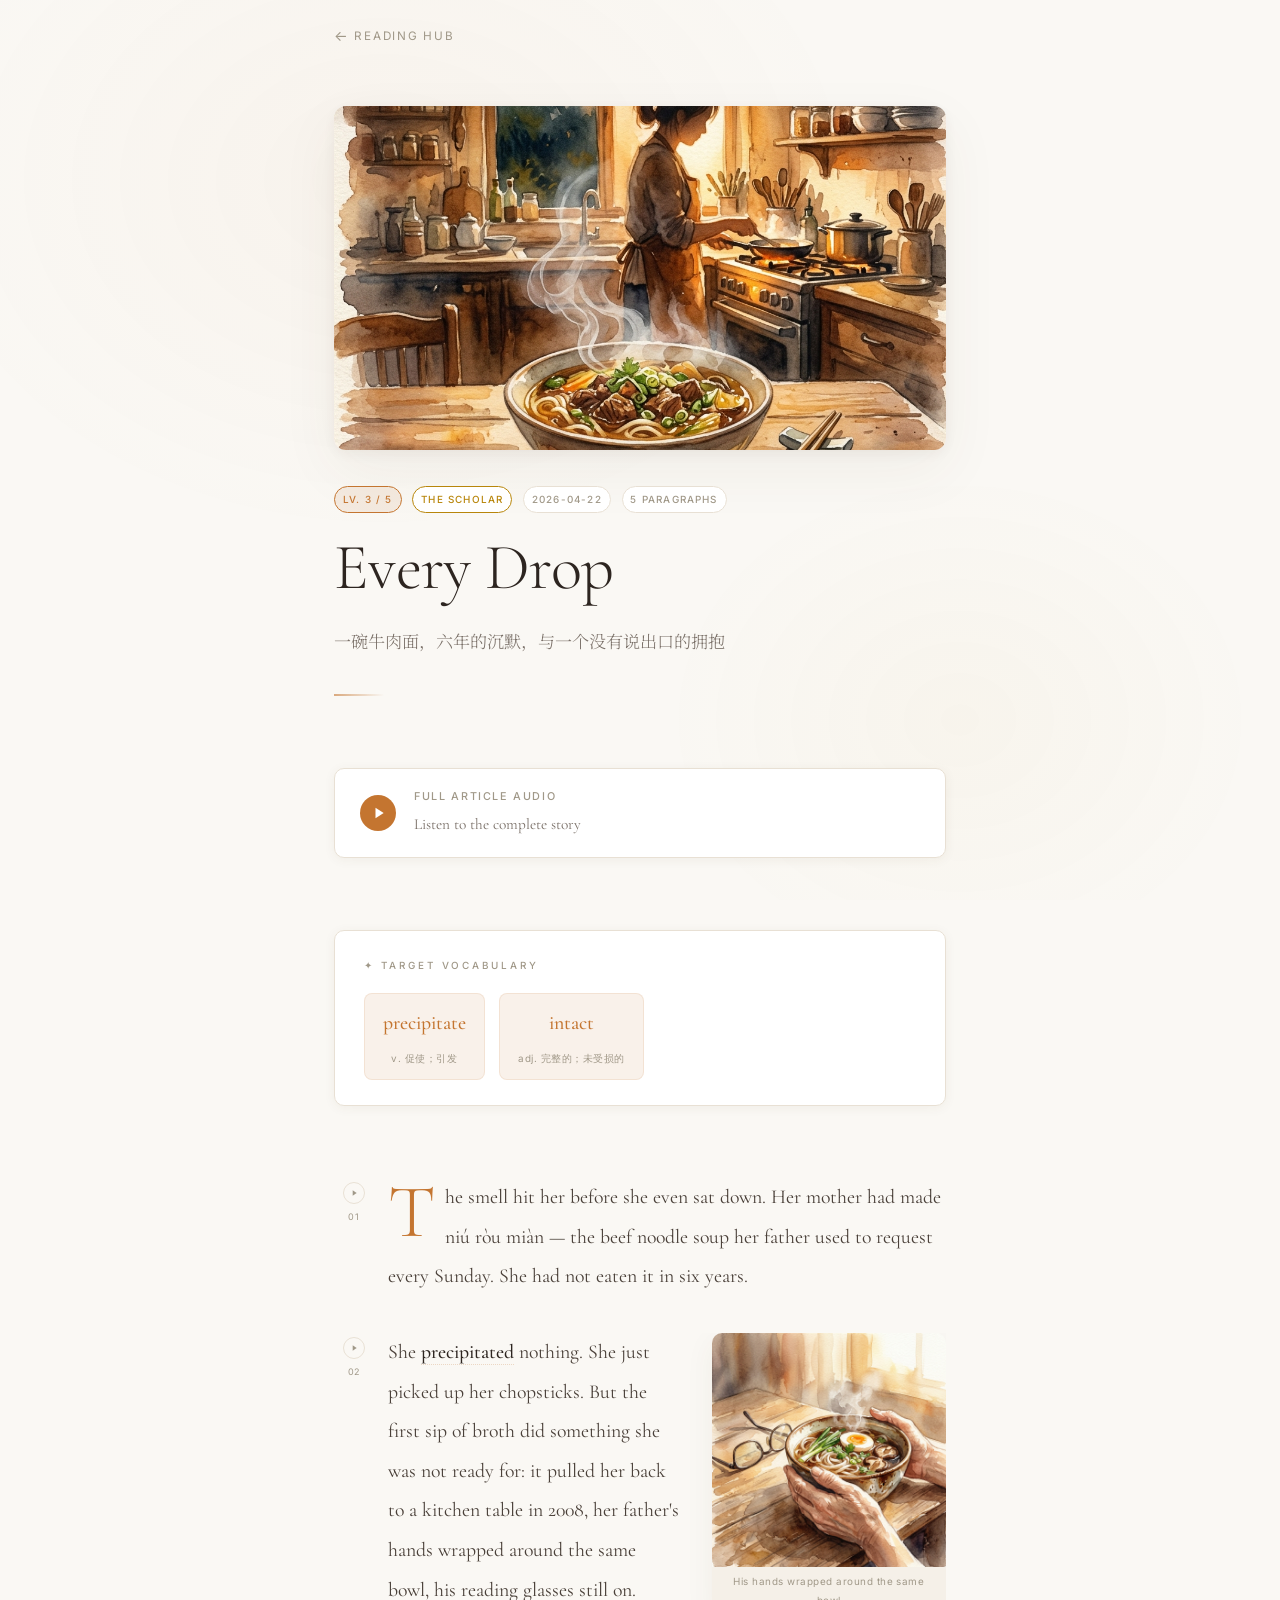
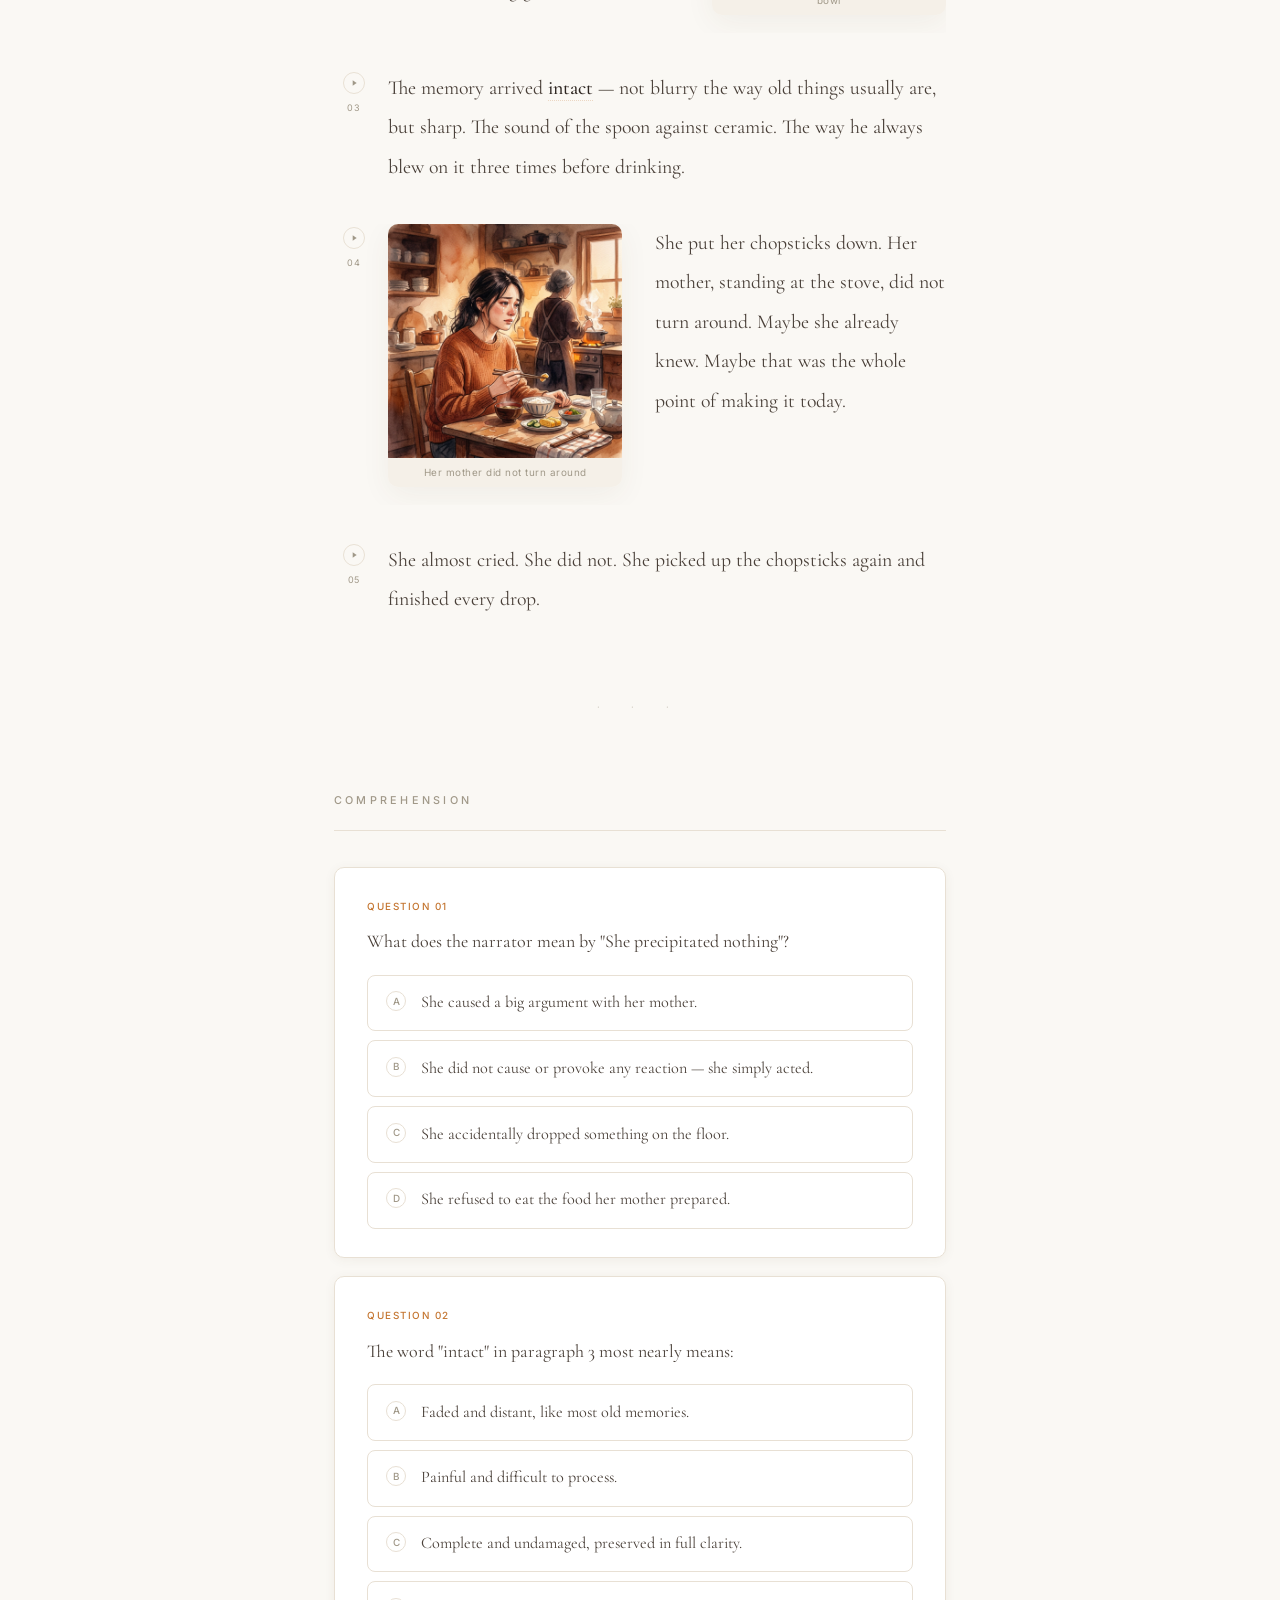
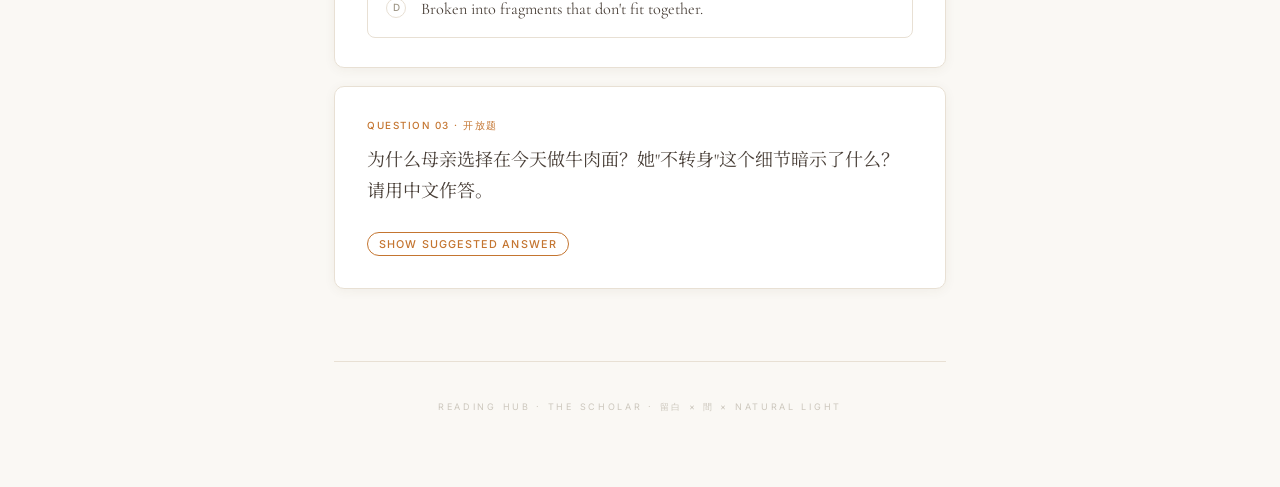
==== articles/2026-04-22-beef-noodle-soup/index.html @ 695053de "add: Every Drop — 一碗牛肉面的记忆与亲情 (beef noodle soup literary piece)" ====
<!DOCTYPE html>
<html lang="en">
<head>
<meta charset="UTF-8">
<meta name="viewport" content="width=device-width, initial-scale=1.0">
<title>Every Drop — 沉浸式阅读 | Reading Hub</title>
<meta name="description" content="A bowl of beef noodle soup becomes a vessel of memory — an immersive English reading experience about food, family, and the things we carry.">
<link rel="preconnect" href="https://fonts.googleapis.com">
<link rel="preconnect" href="https://fonts.gstatic.com" crossorigin>
<link href="https://fonts.googleapis.com/css2?family=Cormorant+Garamond:ital,wght@0,300;0,400;0,500;0,600;1,300;1,400&family=Inter:wght@300;400;500&family=Noto+Serif+SC:wght@300;400;600&display=swap" rel="stylesheet">
<style>
/* ═══════════════════════════════════════════
   The Scholar — 经典文学风
   温润 · 沉淀 · 慢阅读
   ═══════════════════════════════════════════ */

*,*::before,*::after{ margin:0; padding:0; box-sizing:border-box; }

:root{
  /* — Parchment Palette — */
  --bg:        #faf8f4;
  --bg-warm:   #f5f0e8;
  --surface:   #ffffff;
  --text:      #4a4039;
  --text-light:#7a7068;
  --text-faint:#a09888;
  --heading:   #2d2520;
  --amber:     #c47530;
  --amber-soft:rgba(196,117,48,0.10);
  --amber-glow:rgba(196,117,48,0.25);
  --gold:      #b8860b;
  --cream:     #f0e6d4;
  --border:    #e8e0d4;
  --shadow:    rgba(80,60,40,0.06);

  /* — Spacing — */
  --breath:    clamp(3rem, 8vh, 6rem);
  --pause:     clamp(1.5rem, 4vh, 3rem);
  --whisper:   clamp(0.8rem, 2vh, 1.2rem);
}

html{
  font-size: 18px;
  scroll-behavior: smooth;
  -webkit-font-smoothing: antialiased;
  -moz-osx-font-smoothing: grayscale;
}

body{
  background: var(--bg);
  color: var(--text);
  font-family: 'Cormorant Garamond', 'Noto Serif SC', Georgia, serif;
  line-height: 1.9;
  min-height: 100vh;
  overflow-x: hidden;
}

/* ═══ Ambient Background ═══ */
body::before{
  content: '';
  position: fixed;
  inset: 0;
  background:
    radial-gradient(ellipse 800px 600px at 30% 20%, rgba(196,117,48,0.04) 0%, transparent 60%),
    radial-gradient(ellipse 600px 500px at 75% 80%, rgba(184,134,11,0.03) 0%, transparent 50%);
  z-index: -1;
  pointer-events: none;
}

/* ═══ Page Container ═══ */
.page{
  max-width: 720px;
  margin: 0 auto;
  padding: 0 clamp(1.5rem, 5vw, 3rem);
}

/* ═══ Back Navigation ═══ */
.back-nav{
  padding: var(--whisper) 0;
  margin-bottom: var(--pause);
}

.back-nav a{
  font-family: 'Inter', sans-serif;
  font-size: 0.65rem;
  font-weight: 400;
  letter-spacing: 0.15em;
  text-transform: uppercase;
  color: var(--text-faint);
  text-decoration: none;
  transition: color 0.3s ease;
  display: inline-flex;
  align-items: center;
  gap: 0.4em;
}

.back-nav a:hover{ color: var(--amber); }
.back-nav a::before{ content: '←'; font-size: 0.8rem; }

/* ═══ Hero Section ═══ */
.hero{
  margin-bottom: var(--breath);
  position: relative;
}

.hero__image-wrap{
  width: 100%;
  border-radius: 12px;
  overflow: hidden;
  margin-bottom: var(--pause);
  box-shadow: 0 20px 60px var(--shadow), 0 4px 16px var(--shadow);
}

.hero__image{
  width: 100%;
  display: block;
  aspect-ratio: 16/9;
  object-fit: cover;
}

/* — Metadata Badges — */
.meta-badges{
  display: flex;
  flex-wrap: wrap;
  gap: 0.6rem;
  margin-bottom: var(--whisper);
}

.badge{
  font-family: 'Inter', sans-serif;
  font-size: 0.55rem;
  font-weight: 500;
  letter-spacing: 0.12em;
  text-transform: uppercase;
  padding: 0.3em 0.8em;
  border-radius: 20px;
  border: 1px solid var(--border);
  color: var(--text-faint);
  background: var(--surface);
}

.badge--level{
  border-color: var(--amber);
  color: var(--amber);
  background: var(--amber-soft);
}

.badge--style{
  border-color: var(--gold);
  color: var(--gold);
}

/* — Title — */
.hero__title{
  font-family: 'Cormorant Garamond', serif;
  font-size: clamp(2.4rem, 6vw, 3.6rem);
  font-weight: 300;
  color: var(--heading);
  line-height: 1.15;
  margin-bottom: 0.3em;
  letter-spacing: -0.01em;
}

.hero__subtitle{
  font-family: 'Noto Serif SC', serif;
  font-size: 0.95rem;
  font-weight: 300;
  color: var(--text-light);
  margin-bottom: var(--pause);
}

.hero__divider{
  display: block;
  width: 50px;
  height: 2px;
  background: linear-gradient(90deg, var(--amber), transparent);
  opacity: 0.6;
}

/* ═══ Full Audio Player ═══ */
.full-audio{
  background: var(--surface);
  border: 1px solid var(--border);
  border-radius: 10px;
  padding: 1rem 1.4rem;
  margin-bottom: var(--breath);
  display: flex;
  align-items: center;
  gap: 1rem;
  box-shadow: 0 2px 12px var(--shadow);
}

.full-audio__icon{
  width: 36px;
  height: 36px;
  border-radius: 50%;
  background: var(--amber);
  display: flex;
  align-items: center;
  justify-content: center;
  cursor: pointer;
  transition: transform 0.2s ease, box-shadow 0.2s ease;
  flex-shrink: 0;
}

.full-audio__icon:hover{
  transform: scale(1.05);
  box-shadow: 0 4px 16px var(--amber-glow);
}

.full-audio__icon svg{
  width: 14px;
  height: 14px;
  fill: white;
  margin-left: 2px;
}

.full-audio__icon .pause-icon{ display: none; margin-left: 0; }
.full-audio__icon.playing .play-icon{ display: none; }
.full-audio__icon.playing .pause-icon{ display: block; }

.full-audio__info{
  display: flex;
  flex-direction: column;
  gap: 0.15rem;
}

.full-audio__label{
  font-family: 'Inter', sans-serif;
  font-size: 0.6rem;
  font-weight: 500;
  letter-spacing: 0.15em;
  text-transform: uppercase;
  color: var(--text-faint);
}

.full-audio__title{
  font-size: 0.85rem;
  color: var(--text-light);
}

/* ═══ Vocab Star Chart ═══ */
.vocab-chart{
  background: var(--surface);
  border: 1px solid var(--border);
  border-radius: 10px;
  padding: 1.4rem 1.6rem;
  margin-bottom: var(--breath);
  box-shadow: 0 2px 12px var(--shadow);
}

.vocab-chart__header{
  font-family: 'Inter', sans-serif;
  font-size: 0.55rem;
  font-weight: 500;
  letter-spacing: 0.3em;
  text-transform: uppercase;
  color: var(--text-faint);
  margin-bottom: 1rem;
}

.vocab-chart__list{
  display: flex;
  flex-wrap: wrap;
  gap: 0.8rem;
  list-style: none;
}

.vocab-star{
  display: flex;
  flex-direction: column;
  align-items: center;
  gap: 0.4rem;
  padding: 0.6rem 1rem;
  border-radius: 8px;
  background: var(--amber-soft);
  border: 1px solid rgba(196,117,48,0.12);
  cursor: default;
  transition: transform 0.2s ease, box-shadow 0.2s ease;
}

.vocab-star:hover{
  transform: translateY(-2px);
  box-shadow: 0 4px 12px var(--amber-glow);
}

.vocab-star__word{
  font-family: 'Cormorant Garamond', serif;
  font-size: 1.1rem;
  font-weight: 500;
  color: var(--amber);
}

.vocab-star__hint{
  font-family: 'Inter', sans-serif;
  font-size: 0.55rem;
  color: var(--text-faint);
  letter-spacing: 0.05em;
}

/* ═══ Article Body ═══ */
.article{
  margin-bottom: var(--breath);
}

/* — Paragraph with number — */
.para{
  position: relative;
  margin-bottom: var(--pause);
  padding-left: 3rem;
  clear: both;
  overflow: hidden;
}

.para::after{
  content: '';
  display: block;
  clear: both;
}

.para__num{
  position: absolute;
  left: 0;
  top: 0.35em;
  font-family: 'Inter', sans-serif;
  font-size: 0.6rem;
  font-weight: 400;
  color: var(--text-faint);
  letter-spacing: 0.05em;
  width: 2.2rem;
  text-align: right;
  user-select: none;
}

/* — Ghost Audio Button — */
.ghost-audio{
  position: absolute;
  left: 0;
  top: 0.2em;
  width: 2.2rem;
  display: flex;
  flex-direction: column;
  align-items: center;
  gap: 0.25rem;
}

.ghost-audio__btn{
  width: 22px;
  height: 22px;
  border: 1.5px solid var(--border);
  border-radius: 50%;
  background: transparent;
  cursor: pointer;
  display: flex;
  align-items: center;
  justify-content: center;
  transition: all 0.3s ease;
  padding: 0;
}

.ghost-audio__btn:hover{
  border-color: var(--amber);
  background: var(--amber-soft);
}

.ghost-audio__btn svg{
  width: 8px;
  height: 8px;
  fill: var(--text-faint);
  margin-left: 1px;
  transition: fill 0.3s ease;
}

.ghost-audio__btn:hover svg{ fill: var(--amber); }

.ghost-audio__btn .pause-icon{ display: none; margin-left: 0; }
.ghost-audio__btn.playing .play-icon{ display: none; }
.ghost-audio__btn.playing .pause-icon{ display: block; }
.ghost-audio__btn.playing{
  border-color: var(--amber);
  background: var(--amber-soft);
}
.ghost-audio__btn.playing svg{ fill: var(--amber); }

.ghost-audio__num{
  font-family: 'Inter', sans-serif;
  font-size: 0.5rem;
  color: var(--text-faint);
  letter-spacing: 0.05em;
}

/* — Paragraph text glow when playing — */
.para.playing .para__text{
  color: var(--heading);
  transition: color 0.4s ease;
}

.para.playing::before{
  content: '';
  position: absolute;
  left: 2.4rem;
  top: 0;
  bottom: 0;
  width: 2px;
  background: linear-gradient(180deg, var(--amber), transparent);
  opacity: 0.4;
  animation: pulseGlow 2s ease-in-out infinite;
}

@keyframes pulseGlow{
  0%, 100%{ opacity: 0.3; }
  50%{ opacity: 0.6; }
}

.para__text{
  font-size: 1.1rem;
  line-height: 2;
  color: var(--text);
  transition: color 0.4s ease;
}

/* — Drop Cap (first paragraph) — */
.para--first .para__text::first-letter{
  font-family: 'Cormorant Garamond', serif;
  font-size: 3.8em;
  float: left;
  line-height: 0.8;
  margin: 0.05em 0.12em 0 0;
  color: var(--amber);
  font-weight: 300;
}

/* ═══ Vocab Highlight (Immersive Tooltip) ═══ */
.vocab-highlight{
  font-weight: 500;
  color: var(--heading);
  border-bottom: 1.5px dotted var(--amber-glow);
  cursor: help;
  position: relative;
  transition: color 0.3s ease, border-color 0.3s ease;
  text-decoration: none;
}

.vocab-highlight:hover{
  color: var(--amber);
  border-bottom-color: var(--amber);
}

.vocab-highlight::after{
  content: attr(data-meaning);
  position: absolute;
  bottom: calc(100% + 8px);
  left: 50%;
  transform: translateX(-50%) translateY(6px);
  background: var(--heading);
  color: var(--cream);
  font-family: 'Inter', 'Noto Serif SC', sans-serif;
  font-size: 0.65rem;
  font-weight: 400;
  line-height: 1.5;
  padding: 0.5em 0.9em;
  border-radius: 6px;
  white-space: nowrap;
  pointer-events: none;
  opacity: 0;
  transition: opacity 0.3s ease, transform 0.3s ease;
  z-index: 100;
  box-shadow: 0 4px 20px rgba(0,0,0,0.12);
}

.vocab-highlight:hover::after{
  opacity: 1;
  transform: translateX(-50%) translateY(0);
}

/* ═══ Illustrations (Float) ═══ */
.illus{
  border-radius: 10px;
  overflow: hidden;
  box-shadow: 0 8px 30px var(--shadow);
  margin-bottom: 1rem;
}

.illus--right{
  float: right;
  width: 42%;
  margin-left: 1.8rem;
  margin-bottom: 1rem;
}

.illus--left{
  float: left;
  width: 42%;
  margin-right: 1.8rem;
  margin-bottom: 1rem;
}

.illus img{
  width: 100%;
  display: block;
}

.illus__cap{
  font-family: 'Inter', sans-serif;
  font-size: 0.55rem;
  font-weight: 400;
  color: var(--text-faint);
  letter-spacing: 0.05em;
  padding: 0.5em 0.8em;
  background: var(--bg-warm);
  text-align: center;
}

@media(max-width:600px){
  .illus{ width: 100% !important; float: none !important; margin-left: 0 !important; margin-right: 0 !important; }
}

/* ═══ Section Divider ═══ */
.divider{
  text-align: center;
  margin: var(--breath) 0;
  color: var(--text-faint);
  font-size: 0.8rem;
  letter-spacing: 1em;
  opacity: 0.5;
  user-select: none;
}

/* ═══ Comprehension Questions ═══ */
.questions{
  margin-bottom: var(--breath);
}

.questions__header{
  font-family: 'Inter', sans-serif;
  font-size: 0.6rem;
  font-weight: 500;
  letter-spacing: 0.3em;
  text-transform: uppercase;
  color: var(--text-faint);
  margin-bottom: var(--pause);
  padding-bottom: var(--whisper);
  border-bottom: 1px solid var(--border);
}

.question{
  background: var(--surface);
  border: 1px solid var(--border);
  border-radius: 10px;
  padding: 1.6rem 1.8rem;
  margin-bottom: 1rem;
  box-shadow: 0 2px 12px var(--shadow);
}

.question__num{
  font-family: 'Inter', sans-serif;
  font-size: 0.55rem;
  font-weight: 500;
  letter-spacing: 0.15em;
  text-transform: uppercase;
  color: var(--amber);
  margin-bottom: 0.6rem;
}

.question__text{
  font-size: 1rem;
  line-height: 1.7;
  color: var(--text);
  margin-bottom: 1rem;
}

/* — Multiple Choice — */
.choices{
  list-style: none;
  display: flex;
  flex-direction: column;
  gap: 0.5rem;
}

.choice{
  display: flex;
  align-items: flex-start;
  gap: 0.8rem;
  padding: 0.8rem 1rem;
  border-radius: 8px;
  border: 1px solid var(--border);
  cursor: pointer;
  transition: all 0.3s ease;
  background: transparent;
}

.choice:hover{
  border-color: var(--amber);
  background: var(--amber-soft);
}

.choice.selected{
  border-color: var(--amber);
  background: var(--amber-soft);
}

.choice.correct{
  border-color: #4caf50;
  background: rgba(76,175,80,0.08);
}

.choice.incorrect{
  border-color: #e57373;
  background: rgba(229,115,115,0.08);
}

.choice__marker{
  width: 20px;
  height: 20px;
  border-radius: 50%;
  border: 1.5px solid var(--border);
  display: flex;
  align-items: center;
  justify-content: center;
  flex-shrink: 0;
  margin-top: 0.1em;
  font-family: 'Inter', sans-serif;
  font-size: 0.55rem;
  font-weight: 500;
  color: var(--text-faint);
  transition: all 0.3s ease;
}

.choice.selected .choice__marker{
  border-color: var(--amber);
  background: var(--amber);
  color: white;
}

.choice.correct .choice__marker{
  border-color: #4caf50;
  background: #4caf50;
  color: white;
}

.choice.incorrect .choice__marker{
  border-color: #e57373;
  background: #e57373;
  color: white;
}

.choice__text{
  font-size: 0.9rem;
  line-height: 1.6;
  color: var(--text);
}

/* — Open Answer — */
.open-answer{
  margin-top: 0.8rem;
}

.open-answer__toggle{
  font-family: 'Inter', sans-serif;
  font-size: 0.6rem;
  font-weight: 500;
  letter-spacing: 0.1em;
  text-transform: uppercase;
  color: var(--amber);
  background: none;
  border: 1px solid var(--amber);
  border-radius: 20px;
  padding: 0.4em 1em;
  cursor: pointer;
  transition: all 0.3s ease;
}

.open-answer__toggle:hover{
  background: var(--amber);
  color: white;
}

.open-answer__content{
  display: none;
  margin-top: 0.8rem;
  padding: 1rem;
  background: var(--bg-warm);
  border-radius: 8px;
  font-size: 0.85rem;
  line-height: 1.7;
  color: var(--text-light);
}

.open-answer__content.show{
  display: block;
  animation: fadeSlideUp 0.4s ease;
}

/* ═══ Footer ═══ */
.page-footer{
  text-align: center;
  padding: var(--pause) 0 var(--breath);
  border-top: 1px solid var(--border);
}

.page-footer__text{
  font-family: 'Inter', sans-serif;
  font-size: 0.5rem;
  font-weight: 400;
  letter-spacing: 0.3em;
  text-transform: uppercase;
  color: var(--text-faint);
  opacity: 0.5;
}

/* ═══ Scroll Reveal ═══ */
.reveal{
  opacity: 0;
  transform: translateY(12px);
  transition: opacity 0.8s ease, transform 0.8s cubic-bezier(0.2, 0.8, 0.2, 1);
}

.reveal.visible{
  opacity: 1;
  transform: translateY(0);
}

/* ═══ Keyframes ═══ */
@keyframes fadeSlideUp{
  from{ opacity:0; transform:translateY(8px); }
  to{ opacity:1; transform:translateY(0); }
}

/* ═══ Responsive ═══ */
@media(max-width: 600px){
  html{ font-size: 16px; }
  .para{ padding-left: 2.4rem; }
  .ghost-audio{ width: 1.8rem; }
  .ghost-audio__btn{ width: 18px; height: 18px; }
  .hero__title{ font-size: 2rem; }
  .question{ padding: 1.2rem; }
  .vocab-highlight::after{ 
    white-space: normal; 
    max-width: 200px;
    left: 0;
    transform: translateX(0) translateY(6px);
  }
  .vocab-highlight:hover::after{
    transform: translateX(0) translateY(0);
  }
}

/* ═══ Print ═══ */
@media print{
  .ghost-audio, .full-audio, .back-nav, .vocab-chart{ display: none !important; }
  .para{ padding-left: 0; }
  .reveal{ opacity: 1 !important; transform: none !important; }
}
</style>
</head>

<body>

<main class="page">

  <!-- ═══ Back Nav ═══ -->
  <nav class="back-nav">
    <a href="../../" id="back-link">Reading Hub</a>
  </nav>

  <!-- ═══ Hero ═══ -->
  <header class="hero reveal">
    <div class="hero__image-wrap">
      <img class="hero__image" src="./hero.png" alt="A warm kitchen scene with a bowl of steaming beef noodle soup, mother standing at the stove in amber light">
    </div>

    <div class="meta-badges">
      <span class="badge badge--level">LV. 3 / 5</span>
      <span class="badge badge--style">The Scholar</span>
      <span class="badge">2026-04-22</span>
      <span class="badge">5 paragraphs</span>
    </div>

    <h1 class="hero__title">Every Drop</h1>
    <p class="hero__subtitle">一碗牛肉面，六年的沉默，与一个没有说出口的拥抱</p>
    <span class="hero__divider"></span>
  </header>

  <!-- ═══ Full Audio ═══ -->
  <div class="full-audio reveal" id="full-audio-section">
    <div class="full-audio__icon" id="full-audio-btn" data-audio-src="https://chenqinglong--study.oss-cn-beijing.aliyuncs.com/typora/audio/full_art-1776817133167_20260422081958_a479a5e2.mp3">
      <svg class="play-icon" viewBox="0 0 24 24"><polygon points="6,3 20,12 6,21"/></svg>
      <svg class="pause-icon" viewBox="0 0 24 24"><rect x="5" y="3" width="4" height="18"/><rect x="15" y="3" width="4" height="18"/></svg>
    </div>
    <div class="full-audio__info">
      <span class="full-audio__label">Full Article Audio</span>
      <span class="full-audio__title">Listen to the complete story</span>
    </div>
  </div>

  <!-- ═══ Vocab Star Chart ═══ -->
  <div class="vocab-chart reveal">
    <p class="vocab-chart__header">✦ Target Vocabulary</p>
    <ul class="vocab-chart__list">
      <li class="vocab-star">
        <span class="vocab-star__word">precipitate</span>
        <span class="vocab-star__hint">v. 促使；引发</span>
      </li>
      <li class="vocab-star">
        <span class="vocab-star__word">intact</span>
        <span class="vocab-star__hint">adj. 完整的；未受损的</span>
      </li>
    </ul>
  </div>

  <!-- ═══ Article Body ═══ -->
  <article class="article">

    <!-- Paragraph 1 -->
    <div class="para para--first reveal" id="para-1">
      <div class="ghost-audio">
        <button class="ghost-audio__btn" data-audio-src="https://chenqinglong--study.oss-cn-beijing.aliyuncs.com/typora/audio/apar-1776817133168-0_20260422081955_91e82fbc.mp3" aria-label="Play paragraph 1">
          <svg class="play-icon" viewBox="0 0 24 24"><polygon points="8,4 20,12 8,20"/></svg>
          <svg class="pause-icon" viewBox="0 0 24 24"><rect x="6" y="4" width="4" height="16"/><rect x="14" y="4" width="4" height="16"/></svg>
        </button>
        <span class="ghost-audio__num">01</span>
      </div>
      <p class="para__text">The smell hit her before she even sat down. Her mother had made niú ròu miàn — the beef noodle soup her father used to request every Sunday. She had not eaten it in six years.</p>
    </div>

    <!-- Paragraph 2 with right illustration -->
    <div class="para reveal" id="para-2">
      <div class="ghost-audio">
        <button class="ghost-audio__btn" data-audio-src="https://chenqinglong--study.oss-cn-beijing.aliyuncs.com/typora/audio/apar-1776817133168-1_20260422081956_5d6ed127.mp3" aria-label="Play paragraph 2">
          <svg class="play-icon" viewBox="0 0 24 24"><polygon points="8,4 20,12 8,20"/></svg>
          <svg class="pause-icon" viewBox="0 0 24 24"><rect x="6" y="4" width="4" height="16"/><rect x="14" y="4" width="4" height="16"/></svg>
        </button>
        <span class="ghost-audio__num">02</span>
      </div>
      <figure class="illus illus--right">
        <img src="./scene.png" alt="Father's hands wrapped around a ceramic bowl, reading glasses on the table">
        <figcaption class="illus__cap">His hands wrapped around the same bowl</figcaption>
      </figure>
      <p class="para__text">She <span class="vocab-highlight" data-meaning="促使，引发 — to cause suddenly">precipitated</span> nothing. She just picked up her chopsticks. But the first sip of broth did something she was not ready for: it pulled her back to a kitchen table in 2008, her father's hands wrapped around the same bowl, his reading glasses still on.</p>
    </div>

    <!-- Paragraph 3 -->
    <div class="para reveal" id="para-3">
      <div class="ghost-audio">
        <button class="ghost-audio__btn" data-audio-src="https://chenqinglong--study.oss-cn-beijing.aliyuncs.com/typora/audio/apar-1776817133168-2_20260422081956_d47db2ad.mp3" aria-label="Play paragraph 3">
          <svg class="play-icon" viewBox="0 0 24 24"><polygon points="8,4 20,12 8,20"/></svg>
          <svg class="pause-icon" viewBox="0 0 24 24"><rect x="6" y="4" width="4" height="16"/><rect x="14" y="4" width="4" height="16"/></svg>
        </button>
        <span class="ghost-audio__num">03</span>
      </div>
      <p class="para__text">The memory arrived <span class="vocab-highlight" data-meaning="完整的，未受损的 — whole, undamaged">intact</span> — not blurry the way old things usually are, but sharp. The sound of the spoon against ceramic. The way he always blew on it three times before drinking.</p>
    </div>

    <!-- Paragraph 4 with left illustration -->
    <div class="para reveal" id="para-4">
      <div class="ghost-audio">
        <button class="ghost-audio__btn" data-audio-src="https://chenqinglong--study.oss-cn-beijing.aliyuncs.com/typora/audio/apar-1776817133168-3_20260422081957_745a9ae3.mp3" aria-label="Play paragraph 4">
          <svg class="play-icon" viewBox="0 0 24 24"><polygon points="8,4 20,12 8,20"/></svg>
          <svg class="pause-icon" viewBox="0 0 24 24"><rect x="6" y="4" width="4" height="16"/><rect x="14" y="4" width="4" height="16"/></svg>
        </button>
        <span class="ghost-audio__num">04</span>
      </div>
      <figure class="illus illus--left">
        <img src="./emotion.png" alt="Woman at the table, chopsticks paused, mother's back at the stove">
        <figcaption class="illus__cap">Her mother did not turn around</figcaption>
      </figure>
      <p class="para__text">She put her chopsticks down. Her mother, standing at the stove, did not turn around. Maybe she already knew. Maybe that was the whole point of making it today.</p>
    </div>

    <!-- Paragraph 5 -->
    <div class="para reveal" id="para-5">
      <div class="ghost-audio">
        <button class="ghost-audio__btn" data-audio-src="https://chenqinglong--study.oss-cn-beijing.aliyuncs.com/typora/audio/apar-1776817133168-4_20260422081958_3e250087.mp3" aria-label="Play paragraph 5">
          <svg class="play-icon" viewBox="0 0 24 24"><polygon points="8,4 20,12 8,20"/></svg>
          <svg class="pause-icon" viewBox="0 0 24 24"><rect x="6" y="4" width="4" height="16"/><rect x="14" y="4" width="4" height="16"/></svg>
        </button>
        <span class="ghost-audio__num">05</span>
      </div>
      <p class="para__text">She almost cried. She did not. She picked up the chopsticks again and finished every drop.</p>
    </div>

  </article>

  <!-- ═══ Divider ═══ -->
  <div class="divider">· · ·</div>

  <!-- ═══ Comprehension Questions ═══ -->
  <section class="questions reveal">
    <p class="questions__header">Comprehension</p>

    <!-- Q1 -->
    <div class="question" id="q1">
      <p class="question__num">Question 01</p>
      <p class="question__text">What does the narrator mean by "She precipitated nothing"?</p>
      <ul class="choices">
        <li class="choice" data-correct="false" onclick="selectChoice(this)">
          <span class="choice__marker">A</span>
          <span class="choice__text">She caused a big argument with her mother.</span>
        </li>
        <li class="choice" data-correct="true" onclick="selectChoice(this)">
          <span class="choice__marker">B</span>
          <span class="choice__text">She did not cause or provoke any reaction — she simply acted.</span>
        </li>
        <li class="choice" data-correct="false" onclick="selectChoice(this)">
          <span class="choice__marker">C</span>
          <span class="choice__text">She accidentally dropped something on the floor.</span>
        </li>
        <li class="choice" data-correct="false" onclick="selectChoice(this)">
          <span class="choice__marker">D</span>
          <span class="choice__text">She refused to eat the food her mother prepared.</span>
        </li>
      </ul>
    </div>

    <!-- Q2 -->
    <div class="question" id="q2">
      <p class="question__num">Question 02</p>
      <p class="question__text">The word "intact" in paragraph 3 most nearly means:</p>
      <ul class="choices">
        <li class="choice" data-correct="false" onclick="selectChoice(this)">
          <span class="choice__marker">A</span>
          <span class="choice__text">Faded and distant, like most old memories.</span>
        </li>
        <li class="choice" data-correct="false" onclick="selectChoice(this)">
          <span class="choice__marker">B</span>
          <span class="choice__text">Painful and difficult to process.</span>
        </li>
        <li class="choice" data-correct="true" onclick="selectChoice(this)">
          <span class="choice__marker">C</span>
          <span class="choice__text">Complete and undamaged, preserved in full clarity.</span>
        </li>
        <li class="choice" data-correct="false" onclick="selectChoice(this)">
          <span class="choice__marker">D</span>
          <span class="choice__text">Broken into fragments that don't fit together.</span>
        </li>
      </ul>
    </div>

    <!-- Q3 (Open) -->
    <div class="question" id="q3">
      <p class="question__num">Question 03 · 开放题</p>
      <p class="question__text">为什么母亲选择在今天做牛肉面？她"不转身"这个细节暗示了什么？请用中文作答。</p>
      <div class="open-answer">
        <button class="open-answer__toggle" onclick="toggleAnswer(this)">Show Suggested Answer</button>
        <div class="open-answer__content">
          <p>母亲很可能是有意在某个特殊的日子（也许是父亲的忌日或生日）做了这道菜，用食物代替语言来唤起对已故亲人的共同回忆。她"不转身"这个细节暗示了三层含义：一是她早已预料到女儿的情绪反应（"Maybe she already knew"）；二是她自己也在克制着同样的悲伤；三是她用不打扰的方式给女儿留出了感受和消化情绪的私密空间。这是一种东方式的含蓄之爱——不用语言，而用一碗面来表达"我记得，我也想他"。</p>
        </div>
      </div>
    </div>

  </section>

  <!-- ═══ Footer ═══ -->
  <footer class="page-footer">
    <p class="page-footer__text">Reading Hub · The Scholar · 留白 × 間 × Natural Light</p>
  </footer>

</main>

<!-- ═══ Hidden Audio Elements ═══ -->
<audio id="audio-full" preload="none" src="https://chenqinglong--study.oss-cn-beijing.aliyuncs.com/typora/audio/full_art-1776817133167_20260422081958_a479a5e2.mp3"></audio>
<audio id="audio-p1" preload="none" src="https://chenqinglong--study.oss-cn-beijing.aliyuncs.com/typora/audio/apar-1776817133168-0_20260422081955_91e82fbc.mp3"></audio>
<audio id="audio-p2" preload="none" src="https://chenqinglong--study.oss-cn-beijing.aliyuncs.com/typora/audio/apar-1776817133168-1_20260422081956_5d6ed127.mp3"></audio>
<audio id="audio-p3" preload="none" src="https://chenqinglong--study.oss-cn-beijing.aliyuncs.com/typora/audio/apar-1776817133168-2_20260422081956_d47db2ad.mp3"></audio>
<audio id="audio-p4" preload="none" src="https://chenqinglong--study.oss-cn-beijing.aliyuncs.com/typora/audio/apar-1776817133168-3_20260422081957_745a9ae3.mp3"></audio>
<audio id="audio-p5" preload="none" src="https://chenqinglong--study.oss-cn-beijing.aliyuncs.com/typora/audio/apar-1776817133168-4_20260422081958_3e250087.mp3"></audio>

<script>
// ═══════════════════════════════════════════
// Ghost Audio — Single-track mutual exclusion
// ═══════════════════════════════════════════

const audioElements = {
  full: document.getElementById('audio-full'),
  p1: document.getElementById('audio-p1'),
  p2: document.getElementById('audio-p2'),
  p3: document.getElementById('audio-p3'),
  p4: document.getElementById('audio-p4'),
  p5: document.getElementById('audio-p5'),
};

let currentAudio = null;
let currentBtn = null;
let currentPara = null;

function stopAll() {
  if (currentAudio) {
    currentAudio.pause();
    currentAudio.currentTime = 0;
  }
  if (currentBtn) {
    currentBtn.classList.remove('playing');
  }
  if (currentPara) {
    currentPara.classList.remove('playing');
  }
  currentAudio = null;
  currentBtn = null;
  currentPara = null;
}

// Full audio button
const fullBtn = document.getElementById('full-audio-btn');
fullBtn.addEventListener('click', () => {
  const audio = audioElements.full;
  if (currentAudio === audio && !audio.paused) {
    stopAll();
    return;
  }
  stopAll();
  currentAudio = audio;
  currentBtn = fullBtn;
  fullBtn.classList.add('playing');
  audio.play();
});

audioElements.full.addEventListener('ended', () => {
  stopAll();
});

// Paragraph ghost audio buttons
const ghostBtns = document.querySelectorAll('.ghost-audio__btn');
ghostBtns.forEach((btn, index) => {
  const audioKey = 'p' + (index + 1);
  const audio = audioElements[audioKey];
  const para = btn.closest('.para');

  btn.addEventListener('click', () => {
    if (currentAudio === audio && !audio.paused) {
      stopAll();
      return;
    }
    stopAll();
    currentAudio = audio;
    currentBtn = btn;
    currentPara = para;
    btn.classList.add('playing');
    para.classList.add('playing');
    audio.play();
  });

  audio.addEventListener('ended', () => {
    if (currentAudio === audio) {
      stopAll();
    }
  });
});

// ═══════════════════════════════════════════
// Scroll Reveal — IntersectionObserver
// ═══════════════════════════════════════════

const revealElements = document.querySelectorAll('.reveal');
const revealObserver = new IntersectionObserver((entries) => {
  entries.forEach((entry, index) => {
    if (entry.isIntersecting) {
      setTimeout(() => {
        entry.target.classList.add('visible');
      }, index * 60);
      revealObserver.unobserve(entry.target);
    }
  });
}, {
  threshold: 0.1,
  rootMargin: '0px 0px -40px 0px'
});

revealElements.forEach(el => revealObserver.observe(el));

// ═══════════════════════════════════════════
// Choice Selection — Elegant Interaction
// ═══════════════════════════════════════════

function selectChoice(el) {
  const question = el.closest('.question');
  const choices = question.querySelectorAll('.choice');
  
  // Already answered
  if (question.dataset.answered) return;
  
  question.dataset.answered = 'true';
  
  const isCorrect = el.dataset.correct === 'true';
  
  // Mark selected
  el.classList.add('selected');
  
  // Reveal correct/incorrect after brief delay
  setTimeout(() => {
    choices.forEach(c => {
      if (c.dataset.correct === 'true') {
        c.classList.add('correct');
      } else if (c === el && !isCorrect) {
        c.classList.add('incorrect');
      }
    });
  }, 300);
}

// ═══════════════════════════════════════════
// Open Answer Toggle
// ═══════════════════════════════════════════

function toggleAnswer(btn) {
  const content = btn.nextElementSibling;
  content.classList.toggle('show');
  btn.textContent = content.classList.contains('show') ? 'Hide Answer' : 'Show Suggested Answer';
}
</script>

</body>
</html>
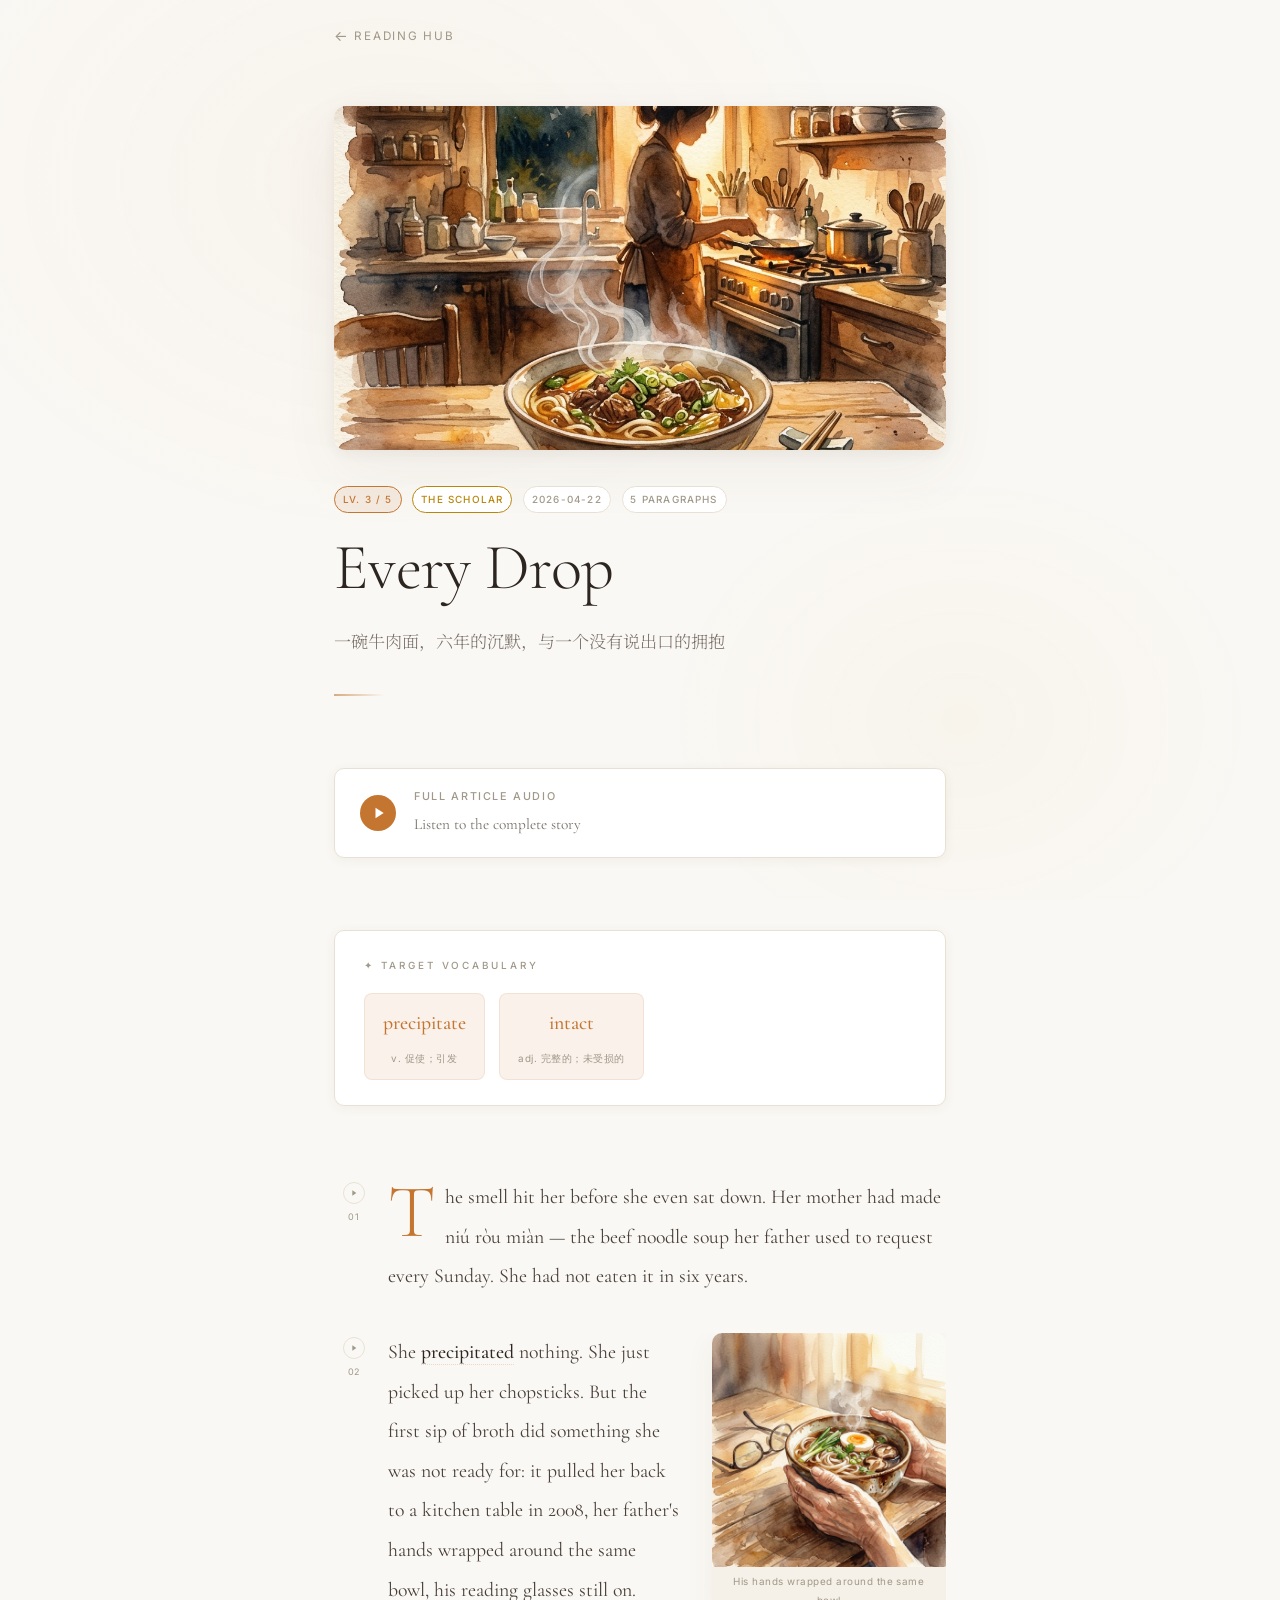
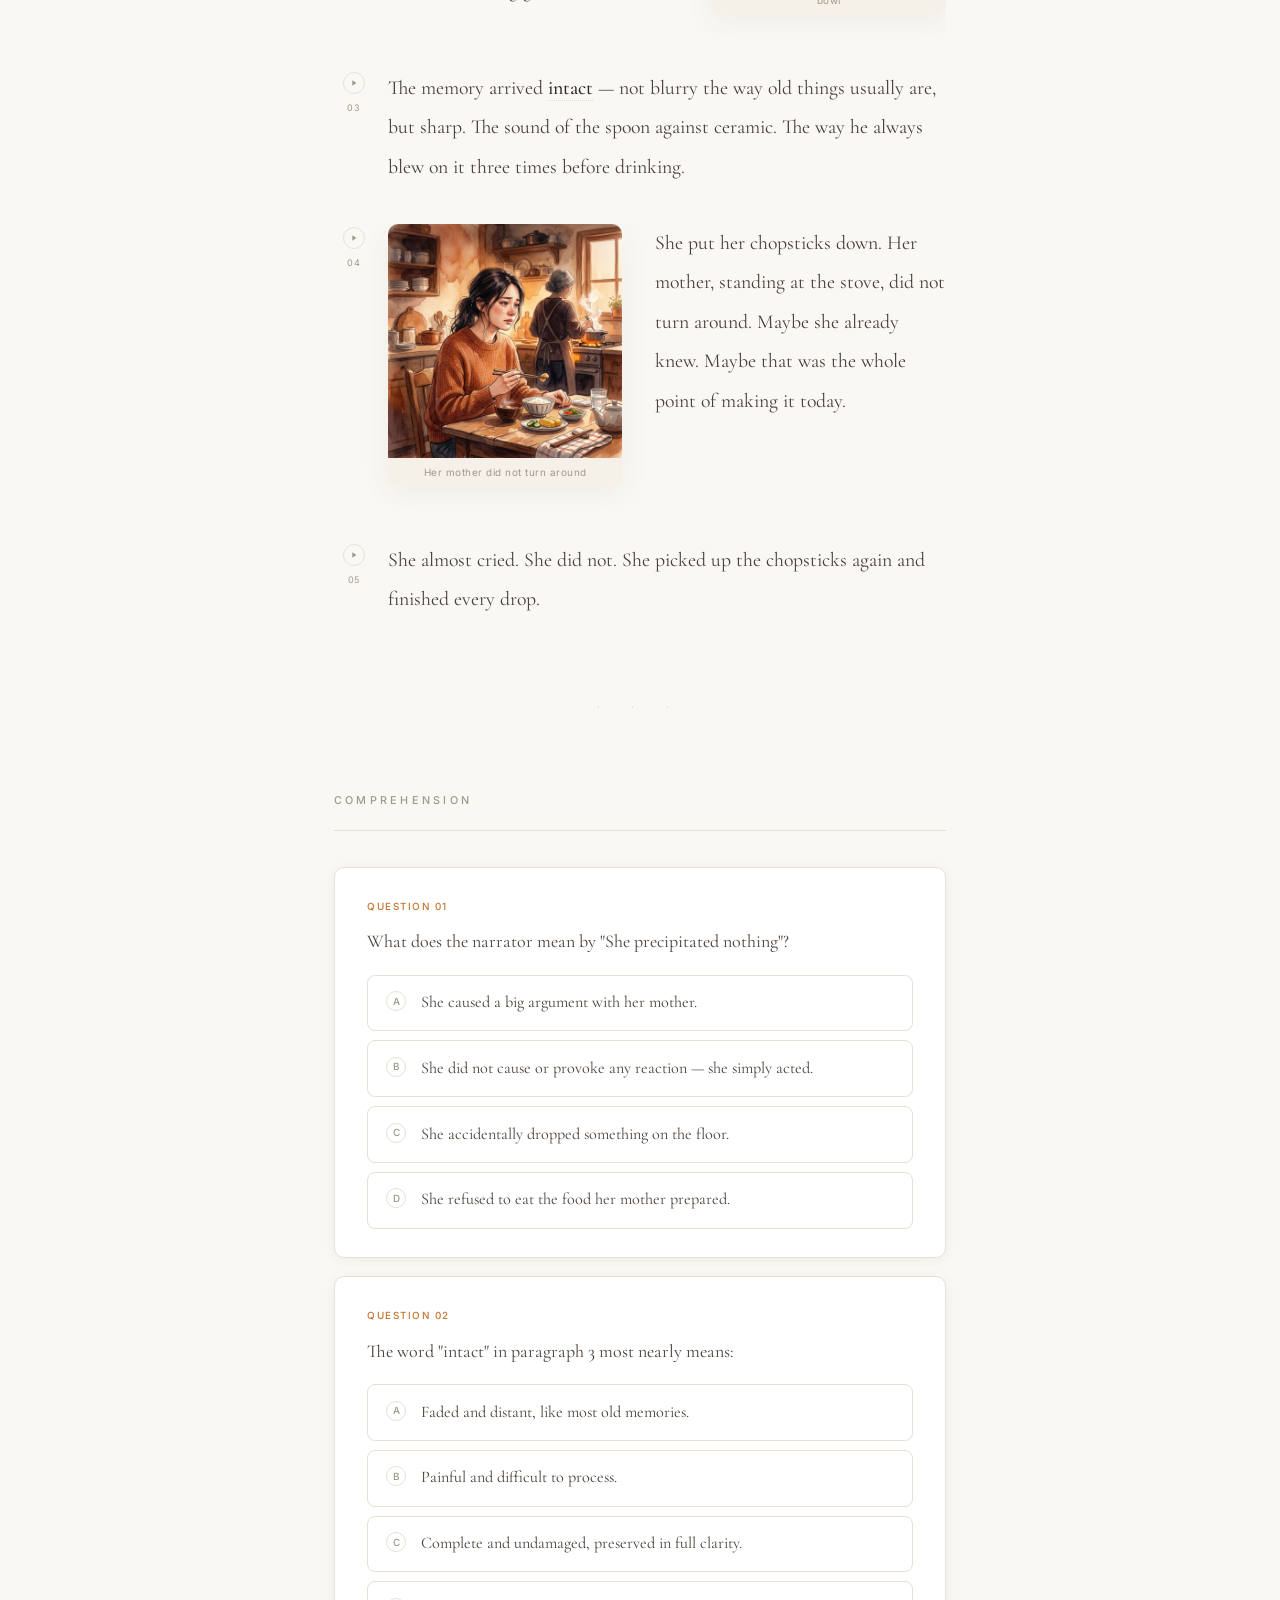
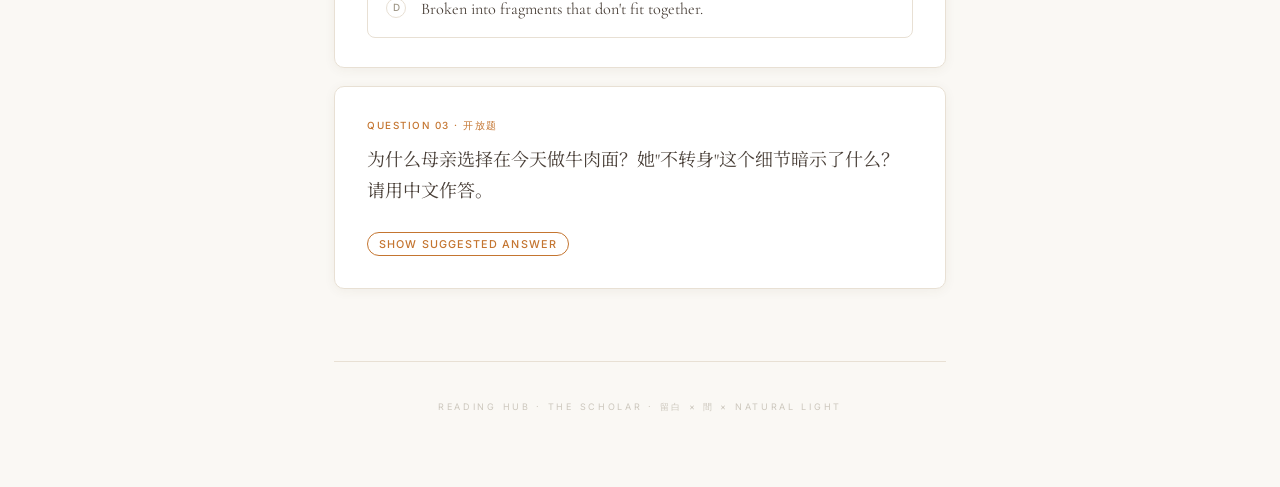
==== commit 2ed69e91: "refactor: modular architecture — shared base.css + app.js, per-article theme.css - Extract shared in" ====
--- a/articles/2026-04-22-beef-noodle-soup/index.html
+++ b/articles/2026-04-22-beef-noodle-soup/index.html
@@ -5,783 +5,31 @@
 <meta name="viewport" content="width=device-width, initial-scale=1.0">
 <title>Every Drop — 沉浸式阅读 | Reading Hub</title>
 <meta name="description" content="A bowl of beef noodle soup becomes a vessel of memory — an immersive English reading experience about food, family, and the things we carry.">
-<link rel="preconnect" href="https://fonts.googleapis.com">
-<link rel="preconnect" href="https://fonts.gstatic.com" crossorigin>
-<link href="https://fonts.googleapis.com/css2?family=Cormorant+Garamond:ital,wght@0,300;0,400;0,500;0,600;1,300;1,400&family=Inter:wght@300;400;500&family=Noto+Serif+SC:wght@300;400;600&display=swap" rel="stylesheet">
-<style>
-/* ═══════════════════════════════════════════
-   The Scholar — 经典文学风
-   温润 · 沉淀 · 慢阅读
-   ═══════════════════════════════════════════ */
-
-*,*::before,*::after{ margin:0; padding:0; box-sizing:border-box; }
-
-:root{
-  /* — Parchment Palette — */
-  --bg:        #faf8f4;
-  --bg-warm:   #f5f0e8;
-  --surface:   #ffffff;
-  --text:      #4a4039;
-  --text-light:#7a7068;
-  --text-faint:#a09888;
-  --heading:   #2d2520;
-  --amber:     #c47530;
-  --amber-soft:rgba(196,117,48,0.10);
-  --amber-glow:rgba(196,117,48,0.25);
-  --gold:      #b8860b;
-  --cream:     #f0e6d4;
-  --border:    #e8e0d4;
-  --shadow:    rgba(80,60,40,0.06);
-
-  /* — Spacing — */
-  --breath:    clamp(3rem, 8vh, 6rem);
-  --pause:     clamp(1.5rem, 4vh, 3rem);
-  --whisper:   clamp(0.8rem, 2vh, 1.2rem);
-}
-
-html{
-  font-size: 18px;
-  scroll-behavior: smooth;
-  -webkit-font-smoothing: antialiased;
-  -moz-osx-font-smoothing: grayscale;
-}
-
-body{
-  background: var(--bg);
-  color: var(--text);
-  font-family: 'Cormorant Garamond', 'Noto Serif SC', Georgia, serif;
-  line-height: 1.9;
-  min-height: 100vh;
-  overflow-x: hidden;
-}
-
-/* ═══ Ambient Background ═══ */
-body::before{
-  content: '';
-  position: fixed;
-  inset: 0;
-  background:
-    radial-gradient(ellipse 800px 600px at 30% 20%, rgba(196,117,48,0.04) 0%, transparent 60%),
-    radial-gradient(ellipse 600px 500px at 75% 80%, rgba(184,134,11,0.03) 0%, transparent 50%);
-  z-index: -1;
-  pointer-events: none;
-}
-
-/* ═══ Page Container ═══ */
-.page{
-  max-width: 720px;
-  margin: 0 auto;
-  padding: 0 clamp(1.5rem, 5vw, 3rem);
-}
-
-/* ═══ Back Navigation ═══ */
-.back-nav{
-  padding: var(--whisper) 0;
-  margin-bottom: var(--pause);
-}
-
-.back-nav a{
-  font-family: 'Inter', sans-serif;
-  font-size: 0.65rem;
-  font-weight: 400;
-  letter-spacing: 0.15em;
-  text-transform: uppercase;
-  color: var(--text-faint);
-  text-decoration: none;
-  transition: color 0.3s ease;
-  display: inline-flex;
-  align-items: center;
-  gap: 0.4em;
-}
-
-.back-nav a:hover{ color: var(--amber); }
-.back-nav a::before{ content: '←'; font-size: 0.8rem; }
-
-/* ═══ Hero Section ═══ */
-.hero{
-  margin-bottom: var(--breath);
-  position: relative;
-}
-
-.hero__image-wrap{
-  width: 100%;
-  border-radius: 12px;
-  overflow: hidden;
-  margin-bottom: var(--pause);
-  box-shadow: 0 20px 60px var(--shadow), 0 4px 16px var(--shadow);
-}
-
-.hero__image{
-  width: 100%;
-  display: block;
-  aspect-ratio: 16/9;
-  object-fit: cover;
-}
-
-/* — Metadata Badges — */
-.meta-badges{
-  display: flex;
-  flex-wrap: wrap;
-  gap: 0.6rem;
-  margin-bottom: var(--whisper);
-}
-
-.badge{
-  font-family: 'Inter', sans-serif;
-  font-size: 0.55rem;
-  font-weight: 500;
-  letter-spacing: 0.12em;
-  text-transform: uppercase;
-  padding: 0.3em 0.8em;
-  border-radius: 20px;
-  border: 1px solid var(--border);
-  color: var(--text-faint);
-  background: var(--surface);
-}
-
-.badge--level{
-  border-color: var(--amber);
-  color: var(--amber);
-  background: var(--amber-soft);
-}
-
-.badge--style{
-  border-color: var(--gold);
-  color: var(--gold);
-}
-
-/* — Title — */
-.hero__title{
-  font-family: 'Cormorant Garamond', serif;
-  font-size: clamp(2.4rem, 6vw, 3.6rem);
-  font-weight: 300;
-  color: var(--heading);
-  line-height: 1.15;
-  margin-bottom: 0.3em;
-  letter-spacing: -0.01em;
-}
-
-.hero__subtitle{
-  font-family: 'Noto Serif SC', serif;
-  font-size: 0.95rem;
-  font-weight: 300;
-  color: var(--text-light);
-  margin-bottom: var(--pause);
-}
-
-.hero__divider{
-  display: block;
-  width: 50px;
-  height: 2px;
-  background: linear-gradient(90deg, var(--amber), transparent);
-  opacity: 0.6;
-}
-
-/* ═══ Full Audio Player ═══ */
-.full-audio{
-  background: var(--surface);
-  border: 1px solid var(--border);
-  border-radius: 10px;
-  padding: 1rem 1.4rem;
-  margin-bottom: var(--breath);
-  display: flex;
-  align-items: center;
-  gap: 1rem;
-  box-shadow: 0 2px 12px var(--shadow);
-}
-
-.full-audio__icon{
-  width: 36px;
-  height: 36px;
-  border-radius: 50%;
-  background: var(--amber);
-  display: flex;
-  align-items: center;
-  justify-content: center;
-  cursor: pointer;
-  transition: transform 0.2s ease, box-shadow 0.2s ease;
-  flex-shrink: 0;
-}
-
-.full-audio__icon:hover{
-  transform: scale(1.05);
-  box-shadow: 0 4px 16px var(--amber-glow);
-}
-
-.full-audio__icon svg{
-  width: 14px;
-  height: 14px;
-  fill: white;
-  margin-left: 2px;
-}
-
-.full-audio__icon .pause-icon{ display: none; margin-left: 0; }
-.full-audio__icon.playing .play-icon{ display: none; }
-.full-audio__icon.playing .pause-icon{ display: block; }
-
-.full-audio__info{
-  display: flex;
-  flex-direction: column;
-  gap: 0.15rem;
-}
-
-.full-audio__label{
-  font-family: 'Inter', sans-serif;
-  font-size: 0.6rem;
-  font-weight: 500;
-  letter-spacing: 0.15em;
-  text-transform: uppercase;
-  color: var(--text-faint);
-}
-
-.full-audio__title{
-  font-size: 0.85rem;
-  color: var(--text-light);
-}
-
-/* ═══ Vocab Star Chart ═══ */
-.vocab-chart{
-  background: var(--surface);
-  border: 1px solid var(--border);
-  border-radius: 10px;
-  padding: 1.4rem 1.6rem;
-  margin-bottom: var(--breath);
-  box-shadow: 0 2px 12px var(--shadow);
-}
-
-.vocab-chart__header{
-  font-family: 'Inter', sans-serif;
-  font-size: 0.55rem;
-  font-weight: 500;
-  letter-spacing: 0.3em;
-  text-transform: uppercase;
-  color: var(--text-faint);
-  margin-bottom: 1rem;
-}
-
-.vocab-chart__list{
-  display: flex;
-  flex-wrap: wrap;
-  gap: 0.8rem;
-  list-style: none;
-}
-
-.vocab-star{
-  display: flex;
-  flex-direction: column;
-  align-items: center;
-  gap: 0.4rem;
-  padding: 0.6rem 1rem;
-  border-radius: 8px;
-  background: var(--amber-soft);
-  border: 1px solid rgba(196,117,48,0.12);
-  cursor: default;
-  transition: transform 0.2s ease, box-shadow 0.2s ease;
-}
-
-.vocab-star:hover{
-  transform: translateY(-2px);
-  box-shadow: 0 4px 12px var(--amber-glow);
-}
-
-.vocab-star__word{
-  font-family: 'Cormorant Garamond', serif;
-  font-size: 1.1rem;
-  font-weight: 500;
-  color: var(--amber);
-}
-
-.vocab-star__hint{
-  font-family: 'Inter', sans-serif;
-  font-size: 0.55rem;
-  color: var(--text-faint);
-  letter-spacing: 0.05em;
-}
-
-/* ═══ Article Body ═══ */
-.article{
-  margin-bottom: var(--breath);
-}
-
-/* — Paragraph with number — */
-.para{
-  position: relative;
-  margin-bottom: var(--pause);
-  padding-left: 3rem;
-  clear: both;
-  overflow: hidden;
-}
-
-.para::after{
-  content: '';
-  display: block;
-  clear: both;
-}
-
-.para__num{
-  position: absolute;
-  left: 0;
-  top: 0.35em;
-  font-family: 'Inter', sans-serif;
-  font-size: 0.6rem;
-  font-weight: 400;
-  color: var(--text-faint);
-  letter-spacing: 0.05em;
-  width: 2.2rem;
-  text-align: right;
-  user-select: none;
-}
-
-/* — Ghost Audio Button — */
-.ghost-audio{
-  position: absolute;
-  left: 0;
-  top: 0.2em;
-  width: 2.2rem;
-  display: flex;
-  flex-direction: column;
-  align-items: center;
-  gap: 0.25rem;
-}
-
-.ghost-audio__btn{
-  width: 22px;
-  height: 22px;
-  border: 1.5px solid var(--border);
-  border-radius: 50%;
-  background: transparent;
-  cursor: pointer;
-  display: flex;
-  align-items: center;
-  justify-content: center;
-  transition: all 0.3s ease;
-  padding: 0;
-}
-
-.ghost-audio__btn:hover{
-  border-color: var(--amber);
-  background: var(--amber-soft);
-}
-
-.ghost-audio__btn svg{
-  width: 8px;
-  height: 8px;
-  fill: var(--text-faint);
-  margin-left: 1px;
-  transition: fill 0.3s ease;
-}
-
-.ghost-audio__btn:hover svg{ fill: var(--amber); }
-
-.ghost-audio__btn .pause-icon{ display: none; margin-left: 0; }
-.ghost-audio__btn.playing .play-icon{ display: none; }
-.ghost-audio__btn.playing .pause-icon{ display: block; }
-.ghost-audio__btn.playing{
-  border-color: var(--amber);
-  background: var(--amber-soft);
-}
-.ghost-audio__btn.playing svg{ fill: var(--amber); }
-
-.ghost-audio__num{
-  font-family: 'Inter', sans-serif;
-  font-size: 0.5rem;
-  color: var(--text-faint);
-  letter-spacing: 0.05em;
-}
-
-/* — Paragraph text glow when playing — */
-.para.playing .para__text{
-  color: var(--heading);
-  transition: color 0.4s ease;
-}
-
-.para.playing::before{
-  content: '';
-  position: absolute;
-  left: 2.4rem;
-  top: 0;
-  bottom: 0;
-  width: 2px;
-  background: linear-gradient(180deg, var(--amber), transparent);
-  opacity: 0.4;
-  animation: pulseGlow 2s ease-in-out infinite;
-}
-
-@keyframes pulseGlow{
-  0%, 100%{ opacity: 0.3; }
-  50%{ opacity: 0.6; }
-}
-
-.para__text{
-  font-size: 1.1rem;
-  line-height: 2;
-  color: var(--text);
-  transition: color 0.4s ease;
-}
-
-/* — Drop Cap (first paragraph) — */
-.para--first .para__text::first-letter{
-  font-family: 'Cormorant Garamond', serif;
-  font-size: 3.8em;
-  float: left;
-  line-height: 0.8;
-  margin: 0.05em 0.12em 0 0;
-  color: var(--amber);
-  font-weight: 300;
-}
-
-/* ═══ Vocab Highlight (Immersive Tooltip) ═══ */
-.vocab-highlight{
-  font-weight: 500;
-  color: var(--heading);
-  border-bottom: 1.5px dotted var(--amber-glow);
-  cursor: help;
-  position: relative;
-  transition: color 0.3s ease, border-color 0.3s ease;
-  text-decoration: none;
-}
-
-.vocab-highlight:hover{
-  color: var(--amber);
-  border-bottom-color: var(--amber);
-}
-
-.vocab-highlight::after{
-  content: attr(data-meaning);
-  position: absolute;
-  bottom: calc(100% + 8px);
-  left: 50%;
-  transform: translateX(-50%) translateY(6px);
-  background: var(--heading);
-  color: var(--cream);
-  font-family: 'Inter', 'Noto Serif SC', sans-serif;
-  font-size: 0.65rem;
-  font-weight: 400;
-  line-height: 1.5;
-  padding: 0.5em 0.9em;
-  border-radius: 6px;
-  white-space: nowrap;
-  pointer-events: none;
-  opacity: 0;
-  transition: opacity 0.3s ease, transform 0.3s ease;
-  z-index: 100;
-  box-shadow: 0 4px 20px rgba(0,0,0,0.12);
-}
-
-.vocab-highlight:hover::after{
-  opacity: 1;
-  transform: translateX(-50%) translateY(0);
-}
-
-/* ═══ Illustrations (Float) ═══ */
-.illus{
-  border-radius: 10px;
-  overflow: hidden;
-  box-shadow: 0 8px 30px var(--shadow);
-  margin-bottom: 1rem;
-}
-
-.illus--right{
-  float: right;
-  width: 42%;
-  margin-left: 1.8rem;
-  margin-bottom: 1rem;
-}
-
-.illus--left{
-  float: left;
-  width: 42%;
-  margin-right: 1.8rem;
-  margin-bottom: 1rem;
-}
-
-.illus img{
-  width: 100%;
-  display: block;
-}
-
-.illus__cap{
-  font-family: 'Inter', sans-serif;
-  font-size: 0.55rem;
-  font-weight: 400;
-  color: var(--text-faint);
-  letter-spacing: 0.05em;
-  padding: 0.5em 0.8em;
-  background: var(--bg-warm);
-  text-align: center;
-}
-
-@media(max-width:600px){
-  .illus{ width: 100% !important; float: none !important; margin-left: 0 !important; margin-right: 0 !important; }
-}
-
-/* ═══ Section Divider ═══ */
-.divider{
-  text-align: center;
-  margin: var(--breath) 0;
-  color: var(--text-faint);
-  font-size: 0.8rem;
-  letter-spacing: 1em;
-  opacity: 0.5;
-  user-select: none;
-}
-
-/* ═══ Comprehension Questions ═══ */
-.questions{
-  margin-bottom: var(--breath);
-}
-
-.questions__header{
-  font-family: 'Inter', sans-serif;
-  font-size: 0.6rem;
-  font-weight: 500;
-  letter-spacing: 0.3em;
-  text-transform: uppercase;
-  color: var(--text-faint);
-  margin-bottom: var(--pause);
-  padding-bottom: var(--whisper);
-  border-bottom: 1px solid var(--border);
-}
-
-.question{
-  background: var(--surface);
-  border: 1px solid var(--border);
-  border-radius: 10px;
-  padding: 1.6rem 1.8rem;
-  margin-bottom: 1rem;
-  box-shadow: 0 2px 12px var(--shadow);
-}
-
-.question__num{
-  font-family: 'Inter', sans-serif;
-  font-size: 0.55rem;
-  font-weight: 500;
-  letter-spacing: 0.15em;
-  text-transform: uppercase;
-  color: var(--amber);
-  margin-bottom: 0.6rem;
-}
-
-.question__text{
-  font-size: 1rem;
-  line-height: 1.7;
-  color: var(--text);
-  margin-bottom: 1rem;
-}
-
-/* — Multiple Choice — */
-.choices{
-  list-style: none;
-  display: flex;
-  flex-direction: column;
-  gap: 0.5rem;
-}
-
-.choice{
-  display: flex;
-  align-items: flex-start;
-  gap: 0.8rem;
-  padding: 0.8rem 1rem;
-  border-radius: 8px;
-  border: 1px solid var(--border);
-  cursor: pointer;
-  transition: all 0.3s ease;
-  background: transparent;
-}
-
-.choice:hover{
-  border-color: var(--amber);
-  background: var(--amber-soft);
-}
-
-.choice.selected{
-  border-color: var(--amber);
-  background: var(--amber-soft);
-}
-
-.choice.correct{
-  border-color: #4caf50;
-  background: rgba(76,175,80,0.08);
-}
-
-.choice.incorrect{
-  border-color: #e57373;
-  background: rgba(229,115,115,0.08);
-}
-
-.choice__marker{
-  width: 20px;
-  height: 20px;
-  border-radius: 50%;
-  border: 1.5px solid var(--border);
-  display: flex;
-  align-items: center;
-  justify-content: center;
-  flex-shrink: 0;
-  margin-top: 0.1em;
-  font-family: 'Inter', sans-serif;
-  font-size: 0.55rem;
-  font-weight: 500;
-  color: var(--text-faint);
-  transition: all 0.3s ease;
-}
-
-.choice.selected .choice__marker{
-  border-color: var(--amber);
-  background: var(--amber);
-  color: white;
-}
-
-.choice.correct .choice__marker{
-  border-color: #4caf50;
-  background: #4caf50;
-  color: white;
-}
-
-.choice.incorrect .choice__marker{
-  border-color: #e57373;
-  background: #e57373;
-  color: white;
-}
-
-.choice__text{
-  font-size: 0.9rem;
-  line-height: 1.6;
-  color: var(--text);
-}
-
-/* — Open Answer — */
-.open-answer{
-  margin-top: 0.8rem;
-}
-
-.open-answer__toggle{
-  font-family: 'Inter', sans-serif;
-  font-size: 0.6rem;
-  font-weight: 500;
-  letter-spacing: 0.1em;
-  text-transform: uppercase;
-  color: var(--amber);
-  background: none;
-  border: 1px solid var(--amber);
-  border-radius: 20px;
-  padding: 0.4em 1em;
-  cursor: pointer;
-  transition: all 0.3s ease;
-}
-
-.open-answer__toggle:hover{
-  background: var(--amber);
-  color: white;
-}
-
-.open-answer__content{
-  display: none;
-  margin-top: 0.8rem;
-  padding: 1rem;
-  background: var(--bg-warm);
-  border-radius: 8px;
-  font-size: 0.85rem;
-  line-height: 1.7;
-  color: var(--text-light);
-}
-
-.open-answer__content.show{
-  display: block;
-  animation: fadeSlideUp 0.4s ease;
-}
-
-/* ═══ Footer ═══ */
-.page-footer{
-  text-align: center;
-  padding: var(--pause) 0 var(--breath);
-  border-top: 1px solid var(--border);
-}
-
-.page-footer__text{
-  font-family: 'Inter', sans-serif;
-  font-size: 0.5rem;
-  font-weight: 400;
-  letter-spacing: 0.3em;
-  text-transform: uppercase;
-  color: var(--text-faint);
-  opacity: 0.5;
-}
-
-/* ═══ Scroll Reveal ═══ */
-.reveal{
-  opacity: 0;
-  transform: translateY(12px);
-  transition: opacity 0.8s ease, transform 0.8s cubic-bezier(0.2, 0.8, 0.2, 1);
-}
-
-.reveal.visible{
-  opacity: 1;
-  transform: translateY(0);
-}
-
-/* ═══ Keyframes ═══ */
-@keyframes fadeSlideUp{
-  from{ opacity:0; transform:translateY(8px); }
-  to{ opacity:1; transform:translateY(0); }
-}
-
-/* ═══ Responsive ═══ */
-@media(max-width: 600px){
-  html{ font-size: 16px; }
-  .para{ padding-left: 2.4rem; }
-  .ghost-audio{ width: 1.8rem; }
-  .ghost-audio__btn{ width: 18px; height: 18px; }
-  .hero__title{ font-size: 2rem; }
-  .question{ padding: 1.2rem; }
-  .vocab-highlight::after{ 
-    white-space: normal; 
-    max-width: 200px;
-    left: 0;
-    transform: translateX(0) translateY(6px);
-  }
-  .vocab-highlight:hover::after{
-    transform: translateX(0) translateY(0);
-  }
-}
-
-/* ═══ Print ═══ */
-@media print{
-  .ghost-audio, .full-audio, .back-nav, .vocab-chart{ display: none !important; }
-  .para{ padding-left: 0; }
-  .reveal{ opacity: 1 !important; transform: none !important; }
-}
-</style>
+<link rel="stylesheet" href="../../assets/base.css">
+<link rel="stylesheet" href="./theme.css">
 </head>
-
 <body>
-
 <main class="page">
 
-  <!-- ═══ Back Nav ═══ -->
-  <nav class="back-nav">
-    <a href="../../" id="back-link">Reading Hub</a>
-  </nav>
+  <nav class="back-nav"><a href="../../" id="back-link">Reading Hub</a></nav>
 
-  <!-- ═══ Hero ═══ -->
+  <!-- Hero -->
   <header class="hero reveal">
     <div class="hero__image-wrap">
       <img class="hero__image" src="./hero.png" alt="A warm kitchen scene with a bowl of steaming beef noodle soup, mother standing at the stove in amber light">
     </div>
-
     <div class="meta-badges">
       <span class="badge badge--level">LV. 3 / 5</span>
       <span class="badge badge--style">The Scholar</span>
       <span class="badge">2026-04-22</span>
       <span class="badge">5 paragraphs</span>
     </div>
-
     <h1 class="hero__title">Every Drop</h1>
     <p class="hero__subtitle">一碗牛肉面，六年的沉默，与一个没有说出口的拥抱</p>
     <span class="hero__divider"></span>
   </header>
 
-  <!-- ═══ Full Audio ═══ -->
+  <!-- Full Audio -->
   <div class="full-audio reveal" id="full-audio-section">
     <div class="full-audio__icon" id="full-audio-btn" data-audio-src="https://chenqinglong--study.oss-cn-beijing.aliyuncs.com/typora/audio/full_art-1776817133167_20260422081958_a479a5e2.mp3">
       <svg class="play-icon" viewBox="0 0 24 24"><polygon points="6,3 20,12 6,21"/></svg>
@@ -793,42 +41,34 @@
     </div>
   </div>
 
-  <!-- ═══ Vocab Star Chart ═══ -->
+  <!-- Vocab Star Chart -->
   <div class="vocab-chart reveal">
     <p class="vocab-chart__header">✦ Target Vocabulary</p>
     <ul class="vocab-chart__list">
-      <li class="vocab-star">
-        <span class="vocab-star__word">precipitate</span>
-        <span class="vocab-star__hint">v. 促使；引发</span>
-      </li>
-      <li class="vocab-star">
-        <span class="vocab-star__word">intact</span>
-        <span class="vocab-star__hint">adj. 完整的；未受损的</span>
-      </li>
+      <li class="vocab-star"><span class="vocab-star__word">precipitate</span><span class="vocab-star__hint">v. 促使；引发</span></li>
+      <li class="vocab-star"><span class="vocab-star__word">intact</span><span class="vocab-star__hint">adj. 完整的；未受损的</span></li>
     </ul>
   </div>
 
-  <!-- ═══ Article Body ═══ -->
+  <!-- Article Body -->
   <article class="article">
 
-    <!-- Paragraph 1 -->
     <div class="para para--first reveal" id="para-1">
       <div class="ghost-audio">
         <button class="ghost-audio__btn" data-audio-src="https://chenqinglong--study.oss-cn-beijing.aliyuncs.com/typora/audio/apar-1776817133168-0_20260422081955_91e82fbc.mp3" aria-label="Play paragraph 1">
-          <svg class="play-icon" viewBox="0 0 24 24"><polygon points="8,4 20,12 8,20"/></svg>
-          <svg class="pause-icon" viewBox="0 0 24 24"><rect x="6" y="4" width="4" height="16"/><rect x="14" y="4" width="4" height="16"/></svg>
+          <svg class="play-icon" viewBox="0 0 24 24"><polygon points="7,4 19,12 7,20"/></svg>
+          <svg class="pause-icon" viewBox="0 0 24 24"><rect x="6" y="4" width="3" height="16"/><rect x="15" y="4" width="3" height="16"/></svg>
         </button>
         <span class="ghost-audio__num">01</span>
       </div>
       <p class="para__text">The smell hit her before she even sat down. Her mother had made niú ròu miàn — the beef noodle soup her father used to request every Sunday. She had not eaten it in six years.</p>
     </div>
 
-    <!-- Paragraph 2 with right illustration -->
     <div class="para reveal" id="para-2">
       <div class="ghost-audio">
         <button class="ghost-audio__btn" data-audio-src="https://chenqinglong--study.oss-cn-beijing.aliyuncs.com/typora/audio/apar-1776817133168-1_20260422081956_5d6ed127.mp3" aria-label="Play paragraph 2">
-          <svg class="play-icon" viewBox="0 0 24 24"><polygon points="8,4 20,12 8,20"/></svg>
-          <svg class="pause-icon" viewBox="0 0 24 24"><rect x="6" y="4" width="4" height="16"/><rect x="14" y="4" width="4" height="16"/></svg>
+          <svg class="play-icon" viewBox="0 0 24 24"><polygon points="7,4 19,12 7,20"/></svg>
+          <svg class="pause-icon" viewBox="0 0 24 24"><rect x="6" y="4" width="3" height="16"/><rect x="15" y="4" width="3" height="16"/></svg>
         </button>
         <span class="ghost-audio__num">02</span>
       </div>
@@ -839,24 +79,22 @@
       <p class="para__text">She <span class="vocab-highlight" data-meaning="促使，引发 — to cause suddenly">precipitated</span> nothing. She just picked up her chopsticks. But the first sip of broth did something she was not ready for: it pulled her back to a kitchen table in 2008, her father's hands wrapped around the same bowl, his reading glasses still on.</p>
     </div>
 
-    <!-- Paragraph 3 -->
     <div class="para reveal" id="para-3">
       <div class="ghost-audio">
         <button class="ghost-audio__btn" data-audio-src="https://chenqinglong--study.oss-cn-beijing.aliyuncs.com/typora/audio/apar-1776817133168-2_20260422081956_d47db2ad.mp3" aria-label="Play paragraph 3">
-          <svg class="play-icon" viewBox="0 0 24 24"><polygon points="8,4 20,12 8,20"/></svg>
-          <svg class="pause-icon" viewBox="0 0 24 24"><rect x="6" y="4" width="4" height="16"/><rect x="14" y="4" width="4" height="16"/></svg>
+          <svg class="play-icon" viewBox="0 0 24 24"><polygon points="7,4 19,12 7,20"/></svg>
+          <svg class="pause-icon" viewBox="0 0 24 24"><rect x="6" y="4" width="3" height="16"/><rect x="15" y="4" width="3" height="16"/></svg>
         </button>
         <span class="ghost-audio__num">03</span>
       </div>
       <p class="para__text">The memory arrived <span class="vocab-highlight" data-meaning="完整的，未受损的 — whole, undamaged">intact</span> — not blurry the way old things usually are, but sharp. The sound of the spoon against ceramic. The way he always blew on it three times before drinking.</p>
     </div>
 
-    <!-- Paragraph 4 with left illustration -->
     <div class="para reveal" id="para-4">
       <div class="ghost-audio">
         <button class="ghost-audio__btn" data-audio-src="https://chenqinglong--study.oss-cn-beijing.aliyuncs.com/typora/audio/apar-1776817133168-3_20260422081957_745a9ae3.mp3" aria-label="Play paragraph 4">
-          <svg class="play-icon" viewBox="0 0 24 24"><polygon points="8,4 20,12 8,20"/></svg>
-          <svg class="pause-icon" viewBox="0 0 24 24"><rect x="6" y="4" width="4" height="16"/><rect x="14" y="4" width="4" height="16"/></svg>
+          <svg class="play-icon" viewBox="0 0 24 24"><polygon points="7,4 19,12 7,20"/></svg>
+          <svg class="pause-icon" viewBox="0 0 24 24"><rect x="6" y="4" width="3" height="16"/><rect x="15" y="4" width="3" height="16"/></svg>
         </button>
         <span class="ghost-audio__num">04</span>
       </div>
@@ -867,12 +105,11 @@
       <p class="para__text">She put her chopsticks down. Her mother, standing at the stove, did not turn around. Maybe she already knew. Maybe that was the whole point of making it today.</p>
     </div>
 
-    <!-- Paragraph 5 -->
     <div class="para reveal" id="para-5">
       <div class="ghost-audio">
         <button class="ghost-audio__btn" data-audio-src="https://chenqinglong--study.oss-cn-beijing.aliyuncs.com/typora/audio/apar-1776817133168-4_20260422081958_3e250087.mp3" aria-label="Play paragraph 5">
-          <svg class="play-icon" viewBox="0 0 24 24"><polygon points="8,4 20,12 8,20"/></svg>
-          <svg class="pause-icon" viewBox="0 0 24 24"><rect x="6" y="4" width="4" height="16"/><rect x="14" y="4" width="4" height="16"/></svg>
+          <svg class="play-icon" viewBox="0 0 24 24"><polygon points="7,4 19,12 7,20"/></svg>
+          <svg class="pause-icon" viewBox="0 0 24 24"><rect x="6" y="4" width="3" height="16"/><rect x="15" y="4" width="3" height="16"/></svg>
         </button>
         <span class="ghost-audio__num">05</span>
       </div>
@@ -881,62 +118,34 @@
 
   </article>
 
-  <!-- ═══ Divider ═══ -->
   <div class="divider">· · ·</div>
 
-  <!-- ═══ Comprehension Questions ═══ -->
+  <!-- Comprehension Questions -->
   <section class="questions reveal">
     <p class="questions__header">Comprehension</p>
 
-    <!-- Q1 -->
     <div class="question" id="q1">
       <p class="question__num">Question 01</p>
       <p class="question__text">What does the narrator mean by "She precipitated nothing"?</p>
       <ul class="choices">
-        <li class="choice" data-correct="false" onclick="selectChoice(this)">
-          <span class="choice__marker">A</span>
-          <span class="choice__text">She caused a big argument with her mother.</span>
-        </li>
-        <li class="choice" data-correct="true" onclick="selectChoice(this)">
-          <span class="choice__marker">B</span>
-          <span class="choice__text">She did not cause or provoke any reaction — she simply acted.</span>
-        </li>
-        <li class="choice" data-correct="false" onclick="selectChoice(this)">
-          <span class="choice__marker">C</span>
-          <span class="choice__text">She accidentally dropped something on the floor.</span>
-        </li>
-        <li class="choice" data-correct="false" onclick="selectChoice(this)">
-          <span class="choice__marker">D</span>
-          <span class="choice__text">She refused to eat the food her mother prepared.</span>
-        </li>
+        <li class="choice" data-correct="false" onclick="selectChoice(this)"><span class="choice__marker">A</span><span class="choice__text">She caused a big argument with her mother.</span></li>
+        <li class="choice" data-correct="true" onclick="selectChoice(this)"><span class="choice__marker">B</span><span class="choice__text">She did not cause or provoke any reaction — she simply acted.</span></li>
+        <li class="choice" data-correct="false" onclick="selectChoice(this)"><span class="choice__marker">C</span><span class="choice__text">She accidentally dropped something on the floor.</span></li>
+        <li class="choice" data-correct="false" onclick="selectChoice(this)"><span class="choice__marker">D</span><span class="choice__text">She refused to eat the food her mother prepared.</span></li>
       </ul>
     </div>
 
-    <!-- Q2 -->
     <div class="question" id="q2">
       <p class="question__num">Question 02</p>
       <p class="question__text">The word "intact" in paragraph 3 most nearly means:</p>
       <ul class="choices">
-        <li class="choice" data-correct="false" onclick="selectChoice(this)">
-          <span class="choice__marker">A</span>
-          <span class="choice__text">Faded and distant, like most old memories.</span>
-        </li>
-        <li class="choice" data-correct="false" onclick="selectChoice(this)">
-          <span class="choice__marker">B</span>
-          <span class="choice__text">Painful and difficult to process.</span>
-        </li>
-        <li class="choice" data-correct="true" onclick="selectChoice(this)">
-          <span class="choice__marker">C</span>
-          <span class="choice__text">Complete and undamaged, preserved in full clarity.</span>
-        </li>
-        <li class="choice" data-correct="false" onclick="selectChoice(this)">
-          <span class="choice__marker">D</span>
-          <span class="choice__text">Broken into fragments that don't fit together.</span>
-        </li>
+        <li class="choice" data-correct="false" onclick="selectChoice(this)"><span class="choice__marker">A</span><span class="choice__text">Faded and distant, like most old memories.</span></li>
+        <li class="choice" data-correct="false" onclick="selectChoice(this)"><span class="choice__marker">B</span><span class="choice__text">Painful and difficult to process.</span></li>
+        <li class="choice" data-correct="true" onclick="selectChoice(this)"><span class="choice__marker">C</span><span class="choice__text">Complete and undamaged, preserved in full clarity.</span></li>
+        <li class="choice" data-correct="false" onclick="selectChoice(this)"><span class="choice__marker">D</span><span class="choice__text">Broken into fragments that don't fit together.</span></li>
       </ul>
     </div>
 
-    <!-- Q3 (Open) -->
     <div class="question" id="q3">
       <p class="question__num">Question 03 · 开放题</p>
       <p class="question__text">为什么母亲选择在今天做牛肉面？她"不转身"这个细节暗示了什么？请用中文作答。</p>
@@ -947,166 +156,13 @@
         </div>
       </div>
     </div>
-
   </section>
 
-  <!-- ═══ Footer ═══ -->
   <footer class="page-footer">
     <p class="page-footer__text">Reading Hub · The Scholar · 留白 × 間 × Natural Light</p>
   </footer>
 
 </main>
-
-<!-- ═══ Hidden Audio Elements ═══ -->
-<audio id="audio-full" preload="none" src="https://chenqinglong--study.oss-cn-beijing.aliyuncs.com/typora/audio/full_art-1776817133167_20260422081958_a479a5e2.mp3"></audio>
-<audio id="audio-p1" preload="none" src="https://chenqinglong--study.oss-cn-beijing.aliyuncs.com/typora/audio/apar-1776817133168-0_20260422081955_91e82fbc.mp3"></audio>
-<audio id="audio-p2" preload="none" src="https://chenqinglong--study.oss-cn-beijing.aliyuncs.com/typora/audio/apar-1776817133168-1_20260422081956_5d6ed127.mp3"></audio>
-<audio id="audio-p3" preload="none" src="https://chenqinglong--study.oss-cn-beijing.aliyuncs.com/typora/audio/apar-1776817133168-2_20260422081956_d47db2ad.mp3"></audio>
-<audio id="audio-p4" preload="none" src="https://chenqinglong--study.oss-cn-beijing.aliyuncs.com/typora/audio/apar-1776817133168-3_20260422081957_745a9ae3.mp3"></audio>
-<audio id="audio-p5" preload="none" src="https://chenqinglong--study.oss-cn-beijing.aliyuncs.com/typora/audio/apar-1776817133168-4_20260422081958_3e250087.mp3"></audio>
-
-<script>
-// ═══════════════════════════════════════════
-// Ghost Audio — Single-track mutual exclusion
-// ═══════════════════════════════════════════
-
-const audioElements = {
-  full: document.getElementById('audio-full'),
-  p1: document.getElementById('audio-p1'),
-  p2: document.getElementById('audio-p2'),
-  p3: document.getElementById('audio-p3'),
-  p4: document.getElementById('audio-p4'),
-  p5: document.getElementById('audio-p5'),
-};
-
-let currentAudio = null;
-let currentBtn = null;
-let currentPara = null;
-
-function stopAll() {
-  if (currentAudio) {
-    currentAudio.pause();
-    currentAudio.currentTime = 0;
-  }
-  if (currentBtn) {
-    currentBtn.classList.remove('playing');
-  }
-  if (currentPara) {
-    currentPara.classList.remove('playing');
-  }
-  currentAudio = null;
-  currentBtn = null;
-  currentPara = null;
-}
-
-// Full audio button
-const fullBtn = document.getElementById('full-audio-btn');
-fullBtn.addEventListener('click', () => {
-  const audio = audioElements.full;
-  if (currentAudio === audio && !audio.paused) {
-    stopAll();
-    return;
-  }
-  stopAll();
-  currentAudio = audio;
-  currentBtn = fullBtn;
-  fullBtn.classList.add('playing');
-  audio.play();
-});
-
-audioElements.full.addEventListener('ended', () => {
-  stopAll();
-});
-
-// Paragraph ghost audio buttons
-const ghostBtns = document.querySelectorAll('.ghost-audio__btn');
-ghostBtns.forEach((btn, index) => {
-  const audioKey = 'p' + (index + 1);
-  const audio = audioElements[audioKey];
-  const para = btn.closest('.para');
-
-  btn.addEventListener('click', () => {
-    if (currentAudio === audio && !audio.paused) {
-      stopAll();
-      return;
-    }
-    stopAll();
-    currentAudio = audio;
-    currentBtn = btn;
-    currentPara = para;
-    btn.classList.add('playing');
-    para.classList.add('playing');
-    audio.play();
-  });
-
-  audio.addEventListener('ended', () => {
-    if (currentAudio === audio) {
-      stopAll();
-    }
-  });
-});
-
-// ═══════════════════════════════════════════
-// Scroll Reveal — IntersectionObserver
-// ═══════════════════════════════════════════
-
-const revealElements = document.querySelectorAll('.reveal');
-const revealObserver = new IntersectionObserver((entries) => {
-  entries.forEach((entry, index) => {
-    if (entry.isIntersecting) {
-      setTimeout(() => {
-        entry.target.classList.add('visible');
-      }, index * 60);
-      revealObserver.unobserve(entry.target);
-    }
-  });
-}, {
-  threshold: 0.1,
-  rootMargin: '0px 0px -40px 0px'
-});
-
-revealElements.forEach(el => revealObserver.observe(el));
-
-// ═══════════════════════════════════════════
-// Choice Selection — Elegant Interaction
-// ═══════════════════════════════════════════
-
-function selectChoice(el) {
-  const question = el.closest('.question');
-  const choices = question.querySelectorAll('.choice');
-  
-  // Already answered
-  if (question.dataset.answered) return;
-  
-  question.dataset.answered = 'true';
-  
-  const isCorrect = el.dataset.correct === 'true';
-  
-  // Mark selected
-  el.classList.add('selected');
-  
-  // Reveal correct/incorrect after brief delay
-  setTimeout(() => {
-    choices.forEach(c => {
-      if (c.dataset.correct === 'true') {
-        c.classList.add('correct');
-      } else if (c === el && !isCorrect) {
-        c.classList.add('incorrect');
-      }
-    });
-  }, 300);
-}
-
-// ═══════════════════════════════════════════
-// Open Answer Toggle
-// ═══════════════════════════════════════════
-
-function toggleAnswer(btn) {
-  const content = btn.nextElementSibling;
-  content.classList.toggle('show');
-  btn.textContent = content.classList.contains('show') ? 'Hide Answer' : 'Show Suggested Answer';
-}
-</script>
-
+<script src="../../assets/app.js"></script>
 </body>
 </html>
--- a/assets/base.css
+++ b/assets/base.css
@@ -0,0 +1,255 @@
+/**
+ * Reading Hub — Shared Structural CSS (base.css)
+ * Layout, components, interactions — color-agnostic.
+ * All colors come from theme.css via CSS custom properties.
+ */
+
+/* ═══ Reset ═══ */
+*,*::before,*::after{ margin:0; padding:0; box-sizing:border-box; }
+
+/* ═══ Base ═══ */
+html{ scroll-behavior:smooth; -webkit-font-smoothing:antialiased; -moz-osx-font-smoothing:grayscale; }
+body{ min-height:100vh; overflow-x:hidden; }
+
+/* ═══ Page Container ═══ */
+.page{ max-width:720px; margin:0 auto; padding:0 clamp(1.5rem,5vw,3rem); }
+
+/* ═══ Back Navigation ═══ */
+.back-nav{ padding:var(--whisper) 0; margin-bottom:var(--pause); }
+.back-nav a{
+  font-family:'Inter',sans-serif; font-size:.65rem; font-weight:400;
+  letter-spacing:.15em; text-transform:uppercase; color:var(--text-faint);
+  text-decoration:none; transition:color .3s; display:inline-flex; align-items:center; gap:.4em;
+}
+.back-nav a:hover{ color:var(--accent); }
+.back-nav a::before{ content:'←'; font-size:.8rem; }
+
+/* ═══ Hero Section ═══ */
+.hero{ margin-bottom:var(--breath); position:relative; }
+.hero__image-wrap{
+  width:100%; border-radius:12px; overflow:hidden;
+  margin-bottom:var(--pause); box-shadow:0 20px 60px var(--shadow),0 4px 16px var(--shadow);
+}
+.hero__image{ width:100%; display:block; aspect-ratio:16/9; object-fit:cover; }
+
+/* — Metadata Badges — */
+.meta-badges{ display:flex; flex-wrap:wrap; gap:.6rem; margin-bottom:var(--whisper); }
+.badge{
+  font-family:'Inter',sans-serif; font-size:.55rem; font-weight:500;
+  letter-spacing:.12em; text-transform:uppercase; padding:.3em .8em;
+  border-radius:20px; border:1px solid var(--border); color:var(--text-faint); background:var(--surface);
+}
+.badge--level{ border-color:var(--accent); color:var(--accent); background:var(--accent-soft); }
+.badge--style{ border-color:var(--accent-alt,var(--accent)); color:var(--accent-alt,var(--accent)); }
+
+/* — Title — */
+.hero__title{
+  font-size:clamp(2.4rem,6vw,3.6rem); font-weight:300;
+  color:var(--heading); line-height:1.15; margin-bottom:.3em; letter-spacing:-.01em;
+}
+.hero__subtitle{
+  font-size:.95rem; font-weight:300; color:var(--text-light); margin-bottom:var(--pause);
+}
+.hero__divider{
+  display:block; width:50px; height:2px;
+  background:linear-gradient(90deg,var(--accent),transparent); opacity:.6;
+}
+
+/* ═══ Full Audio Player ═══ */
+.full-audio{
+  background:var(--surface); border:1px solid var(--border); border-radius:10px;
+  padding:1rem 1.4rem; margin-bottom:var(--breath);
+  display:flex; align-items:center; gap:1rem; box-shadow:0 2px 12px var(--shadow);
+}
+.full-audio__icon{
+  width:36px; height:36px; border-radius:50%; background:var(--accent);
+  display:flex; align-items:center; justify-content:center;
+  cursor:pointer; transition:transform .2s,box-shadow .2s; flex-shrink:0;
+}
+.full-audio__icon:hover{ transform:scale(1.05); box-shadow:0 4px 16px var(--accent-glow); }
+.full-audio__icon svg{ width:14px; height:14px; fill:#fff; margin-left:2px; }
+.full-audio__icon .pause-icon{ display:none; margin-left:0; }
+.full-audio__icon.playing .play-icon{ display:none; }
+.full-audio__icon.playing .pause-icon{ display:block; }
+.full-audio__info{ display:flex; flex-direction:column; gap:.15rem; }
+.full-audio__label{
+  font-family:'Inter',sans-serif; font-size:.6rem; font-weight:500;
+  letter-spacing:.15em; text-transform:uppercase; color:var(--text-faint);
+}
+.full-audio__title{ font-size:.85rem; color:var(--text-light); }
+
+/* ═══ Vocab Star Chart ═══ */
+.vocab-chart{
+  background:var(--surface); border:1px solid var(--border); border-radius:10px;
+  padding:1.4rem 1.6rem; margin-bottom:var(--breath); box-shadow:0 2px 12px var(--shadow);
+}
+.vocab-chart__header{
+  font-family:'Inter',sans-serif; font-size:.55rem; font-weight:500;
+  letter-spacing:.3em; text-transform:uppercase; color:var(--text-faint); margin-bottom:1rem;
+}
+.vocab-chart__list{ display:flex; flex-wrap:wrap; gap:.8rem; list-style:none; }
+.vocab-star{
+  display:flex; flex-direction:column; align-items:center; gap:.4rem;
+  padding:.6rem 1rem; border-radius:8px; background:var(--accent-soft);
+  border:1px solid var(--accent-border,rgba(0,0,0,.06));
+  cursor:default; transition:transform .2s,box-shadow .2s;
+}
+.vocab-star:hover{ transform:translateY(-2px); box-shadow:0 4px 12px var(--accent-glow); }
+.vocab-star__word{ font-size:1.1rem; font-weight:500; color:var(--accent); }
+.vocab-star__hint{ font-family:'Inter',sans-serif; font-size:.55rem; color:var(--text-faint); letter-spacing:.05em; }
+
+/* ═══ Article Body ═══ */
+.article{ margin-bottom:var(--breath); }
+.para{ position:relative; margin-bottom:var(--pause); padding-left:3rem; clear:both; overflow:hidden; }
+.para::after{ content:''; display:block; clear:both; }
+.para__text{ font-size:1.1rem; line-height:2; color:var(--text); transition:color .4s; }
+
+/* — Ghost Audio Button — */
+.ghost-audio{
+  position:absolute; left:0; top:.2em; width:2.2rem;
+  display:flex; flex-direction:column; align-items:center; gap:.25rem;
+}
+.ghost-audio__btn{
+  width:22px; height:22px; border:1.5px solid var(--border); border-radius:50%;
+  background:transparent; cursor:pointer; display:flex; align-items:center;
+  justify-content:center; transition:all .3s; padding:0;
+}
+.ghost-audio__btn:hover{ border-color:var(--accent); background:var(--accent-soft); }
+.ghost-audio__btn svg{ width:8px; height:8px; fill:var(--text-faint); margin-left:1px; transition:fill .3s; }
+.ghost-audio__btn:hover svg{ fill:var(--accent); }
+.ghost-audio__btn .pause-icon{ display:none; margin-left:0; }
+.ghost-audio__btn.playing .play-icon{ display:none; }
+.ghost-audio__btn.playing .pause-icon{ display:block; }
+.ghost-audio__btn.playing{ border-color:var(--accent); background:var(--accent-soft); }
+.ghost-audio__btn.playing svg{ fill:var(--accent); }
+.ghost-audio__num{ font-family:'Inter',sans-serif; font-size:.5rem; color:var(--text-faint); letter-spacing:.05em; }
+
+/* — Playing State — */
+.para.playing .para__text{ color:var(--heading); }
+.para.playing::before{
+  content:''; position:absolute; left:2.4rem; top:0; bottom:0; width:2px;
+  background:linear-gradient(180deg,var(--accent),transparent); opacity:.4;
+  animation:pulseGlow 2s ease-in-out infinite;
+}
+@keyframes pulseGlow{ 0%,100%{opacity:.3} 50%{opacity:.6} }
+
+/* ═══ Vocab Highlight (Immersive Tooltip) ═══ */
+.vocab-highlight{
+  font-weight:500; color:var(--heading); border-bottom:1.5px dotted var(--accent-glow);
+  cursor:help; position:relative; transition:color .3s,border-color .3s; text-decoration:none;
+}
+.vocab-highlight:hover{ color:var(--accent); border-bottom-color:var(--accent); }
+.vocab-highlight::after{
+  content:attr(data-meaning); position:absolute; bottom:calc(100% + 8px);
+  left:50%; transform:translateX(-50%) translateY(6px);
+  background:var(--heading); color:var(--tooltip-text,#f0e6d4);
+  font-family:'Inter','Noto Serif SC',sans-serif; font-size:.65rem; font-weight:400;
+  line-height:1.5; padding:.5em .9em; border-radius:6px; white-space:nowrap;
+  pointer-events:none; opacity:0; transition:opacity .3s,transform .3s;
+  z-index:100; box-shadow:0 4px 20px rgba(0,0,0,.12);
+}
+.vocab-highlight:hover::after{ opacity:1; transform:translateX(-50%) translateY(0); }
+
+/* ═══ Illustrations (Float) ═══ */
+.illus{ border-radius:10px; overflow:hidden; box-shadow:0 8px 30px var(--shadow); margin-bottom:1rem; }
+.illus--right{ float:right; width:42%; margin-left:1.8rem; margin-bottom:1rem; }
+.illus--left{ float:left; width:42%; margin-right:1.8rem; margin-bottom:1rem; }
+.illus img{ width:100%; display:block; }
+.illus__cap{
+  font-family:'Inter',sans-serif; font-size:.55rem; font-weight:400;
+  color:var(--text-faint); letter-spacing:.05em; padding:.5em .8em;
+  background:var(--bg-warm,var(--surface)); text-align:center;
+}
+@media(max-width:600px){
+  .illus{ width:100%!important; float:none!important; margin-left:0!important; margin-right:0!important; }
+}
+
+/* ═══ Section Divider ═══ */
+.divider{
+  text-align:center; margin:var(--breath) 0; color:var(--text-faint);
+  font-size:.8rem; letter-spacing:1em; opacity:.5; user-select:none;
+}
+
+/* ═══ Comprehension Questions ═══ */
+.questions{ margin-bottom:var(--breath); }
+.questions__header{
+  font-family:'Inter',sans-serif; font-size:.6rem; font-weight:500;
+  letter-spacing:.3em; text-transform:uppercase; color:var(--text-faint);
+  margin-bottom:var(--pause); padding-bottom:var(--whisper); border-bottom:1px solid var(--border);
+}
+.question{
+  background:var(--surface); border:1px solid var(--border); border-radius:10px;
+  padding:1.6rem 1.8rem; margin-bottom:1rem; box-shadow:0 2px 12px var(--shadow);
+}
+.question__num{
+  font-family:'Inter',sans-serif; font-size:.55rem; font-weight:500;
+  letter-spacing:.15em; text-transform:uppercase; color:var(--accent); margin-bottom:.6rem;
+}
+.question__text{ font-size:1rem; line-height:1.7; color:var(--text); margin-bottom:1rem; }
+
+/* — Choices — */
+.choices{ list-style:none; display:flex; flex-direction:column; gap:.5rem; }
+.choice{
+  display:flex; align-items:flex-start; gap:.8rem; padding:.8rem 1rem;
+  border-radius:8px; border:1px solid var(--border); cursor:pointer;
+  transition:all .3s; background:transparent;
+}
+.choice:hover{ border-color:var(--accent); background:var(--accent-soft); }
+.choice.selected{ border-color:var(--accent); background:var(--accent-soft); }
+.choice.correct{ border-color:#4caf50; background:rgba(76,175,80,0.08); }
+.choice.incorrect{ border-color:#e57373; background:rgba(229,115,115,0.08); }
+.choice__marker{
+  width:20px; height:20px; border-radius:50%; border:1.5px solid var(--border);
+  display:flex; align-items:center; justify-content:center; flex-shrink:0;
+  margin-top:.1em; font-family:'Inter',sans-serif; font-size:.55rem;
+  font-weight:500; color:var(--text-faint); transition:all .3s;
+}
+.choice.selected .choice__marker{ border-color:var(--accent); background:var(--accent); color:#fff; }
+.choice.correct .choice__marker{ border-color:#4caf50; background:#4caf50; color:#fff; }
+.choice.incorrect .choice__marker{ border-color:#e57373; background:#e57373; color:#fff; }
+.choice__text{ font-size:.9rem; line-height:1.6; color:var(--text); }
+
+/* — Open Answer — */
+.open-answer{ margin-top:.8rem; }
+.open-answer__toggle{
+  font-family:'Inter',sans-serif; font-size:.6rem; font-weight:500;
+  letter-spacing:.1em; text-transform:uppercase; color:var(--accent);
+  background:none; border:1px solid var(--accent); border-radius:20px;
+  padding:.4em 1em; cursor:pointer; transition:all .3s;
+}
+.open-answer__toggle:hover{ background:var(--accent); color:#fff; }
+.open-answer__content{
+  display:none; margin-top:.8rem; padding:1rem; background:var(--bg-warm,var(--surface));
+  border-radius:8px; font-size:.85rem; line-height:1.7; color:var(--text-light);
+}
+.open-answer__content.show{ display:block; animation:fadeSlideUp .4s ease; }
+
+/* ═══ Footer ═══ */
+.page-footer{ text-align:center; padding:var(--pause) 0 var(--breath); border-top:1px solid var(--border); }
+.page-footer__text{
+  font-family:'Inter',sans-serif; font-size:.5rem; font-weight:400;
+  letter-spacing:.3em; text-transform:uppercase; color:var(--text-faint); opacity:.5;
+}
+
+/* ═══ Scroll Reveal ═══ */
+.reveal{ opacity:0; transform:translateY(12px); transition:opacity .8s ease,transform .8s cubic-bezier(.2,.8,.2,1); }
+.reveal.visible{ opacity:1; transform:translateY(0); }
+@keyframes fadeSlideUp{ from{opacity:0;transform:translateY(8px)} to{opacity:1;transform:translateY(0)} }
+
+/* ═══ Responsive ═══ */
+@media(max-width:600px){
+  .para{ padding-left:2.4rem; }
+  .ghost-audio{ width:1.8rem; }
+  .ghost-audio__btn{ width:18px; height:18px; }
+  .hero__title{ font-size:2rem; }
+  .question{ padding:1.2rem; }
+  .vocab-highlight::after{ white-space:normal; max-width:200px; left:0; transform:translateX(0) translateY(6px); }
+  .vocab-highlight:hover::after{ transform:translateX(0) translateY(0); }
+}
+
+/* ═══ Print ═══ */
+@media print{
+  .ghost-audio,.full-audio,.back-nav,.vocab-chart{ display:none!important; }
+  .para{ padding-left:0; }
+  .reveal{ opacity:1!important; transform:none!important; }
+}
--- a/articles/2026-04-22-beef-noodle-soup/theme.css
+++ b/articles/2026-04-22-beef-noodle-soup/theme.css
@@ -0,0 +1,58 @@
+/**
+ * The Scholar — 经典文学风
+ * 温润 · 沉淀 · 慢阅读
+ * Beef Noodle Soup: 亲情、食物、六年沉默
+ */
+
+@import url('https://fonts.googleapis.com/css2?family=Cormorant+Garamond:ital,wght@0,300;0,400;0,500;0,600;1,300;1,400&family=Inter:wght@300;400;500&family=Noto+Serif+SC:wght@300;400;600&display=swap');
+
+:root{
+  --bg:        #faf8f4;
+  --bg-warm:   #f5f0e8;
+  --surface:   #ffffff;
+  --text:      #4a4039;
+  --text-light:#7a7068;
+  --text-faint:#a09888;
+  --heading:   #2d2520;
+  --accent:    #c47530;
+  --accent-alt:#b8860b;
+  --accent-soft:rgba(196,117,48,0.10);
+  --accent-glow:rgba(196,117,48,0.25);
+  --accent-border:rgba(196,117,48,0.12);
+  --tooltip-text:#f0e6d4;
+  --border:    #e8e0d4;
+  --shadow:    rgba(80,60,40,0.06);
+  --breath:    clamp(3rem,8vh,6rem);
+  --pause:     clamp(1.5rem,4vh,3rem);
+  --whisper:   clamp(0.8rem,2vh,1.2rem);
+}
+
+html{ font-size:18px; }
+
+body{
+  background:var(--bg);
+  color:var(--text);
+  font-family:'Cormorant Garamond','Noto Serif SC',Georgia,serif;
+  line-height:1.9;
+}
+
+/* Ambient warm glow */
+body::before{
+  content:''; position:fixed; inset:0;
+  background:
+    radial-gradient(ellipse 800px 600px at 30% 20%, rgba(196,117,48,0.04) 0%, transparent 60%),
+    radial-gradient(ellipse 600px 500px at 75% 80%, rgba(184,134,11,0.03) 0%, transparent 50%);
+  z-index:-1; pointer-events:none;
+}
+
+/* Scholar title font */
+.hero__title{ font-family:'Cormorant Garamond',serif; }
+.hero__subtitle{ font-family:'Noto Serif SC',serif; }
+.vocab-star__word{ font-family:'Cormorant Garamond',serif; }
+
+/* Drop Cap — first paragraph */
+.para--first .para__text::first-letter{
+  font-family:'Cormorant Garamond',serif;
+  font-size:3.8em; float:left; line-height:.8;
+  margin:.05em .12em 0 0; color:var(--accent); font-weight:300;
+}
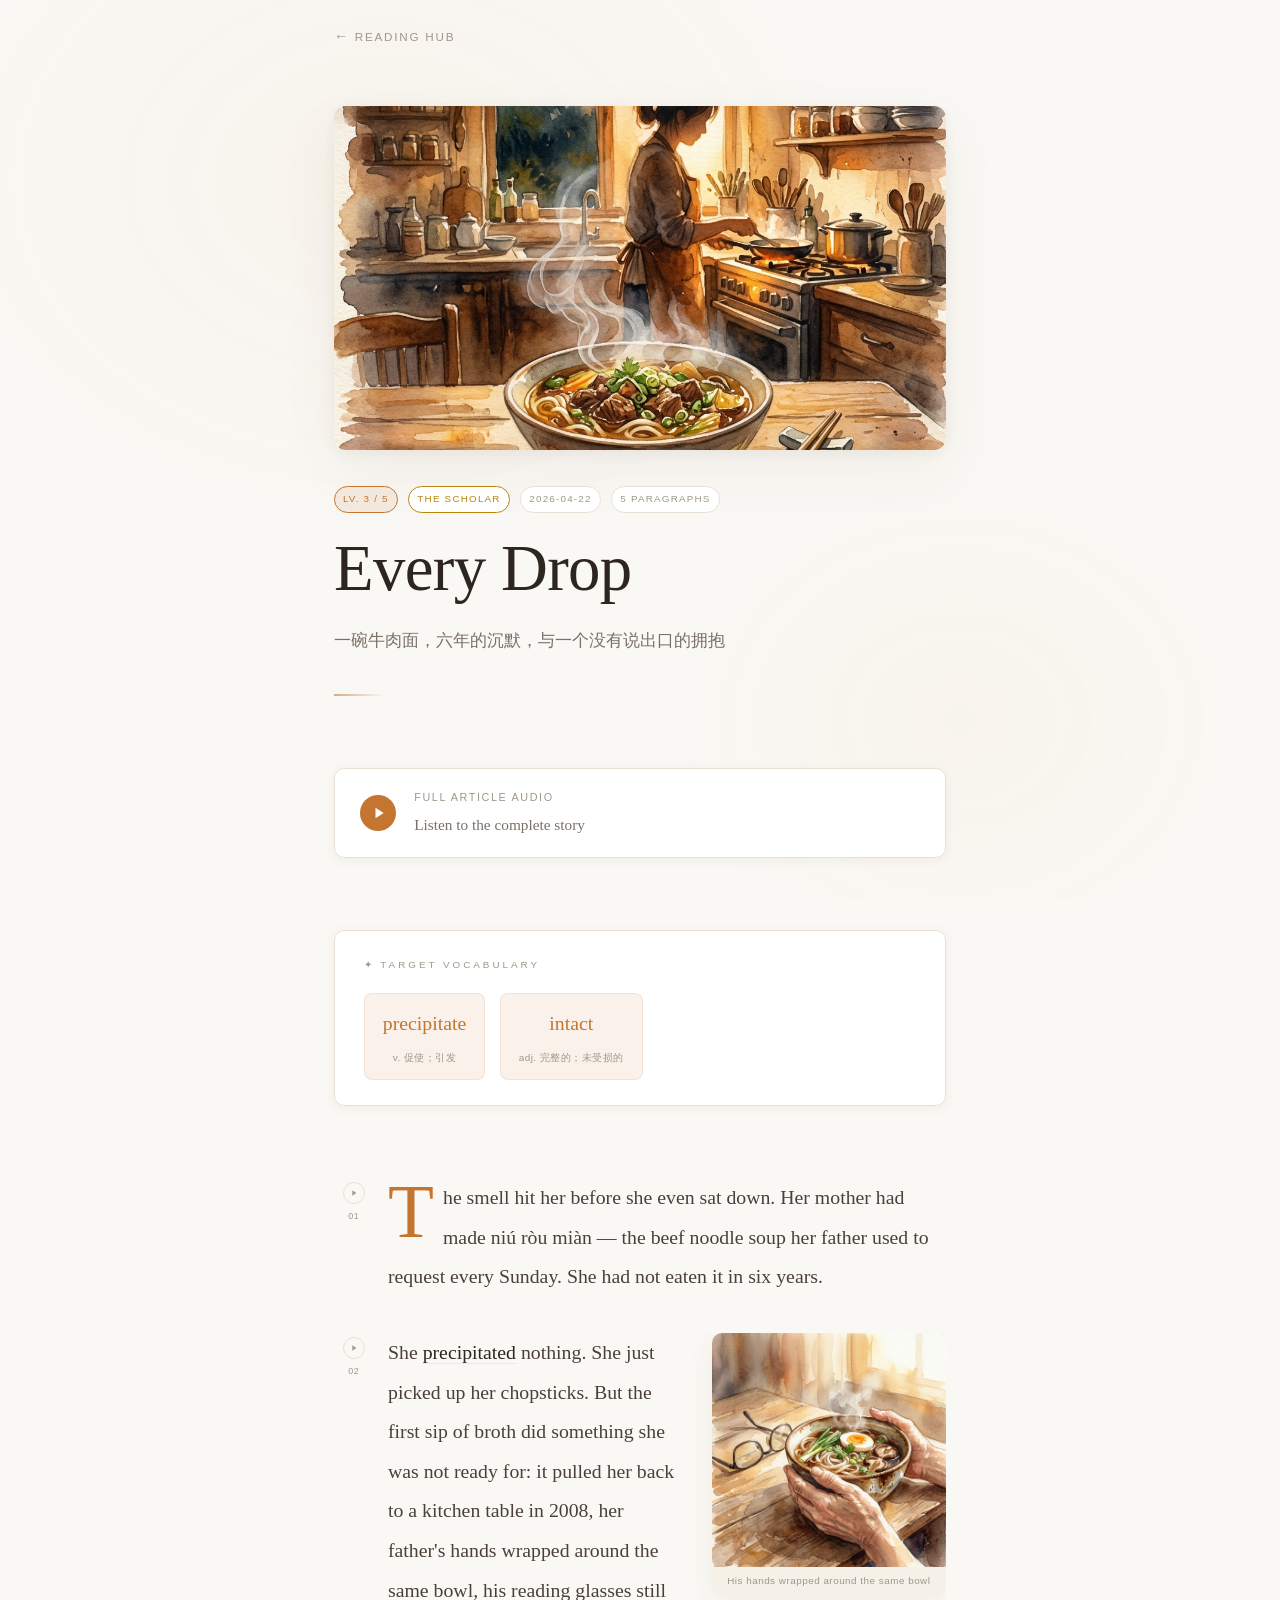
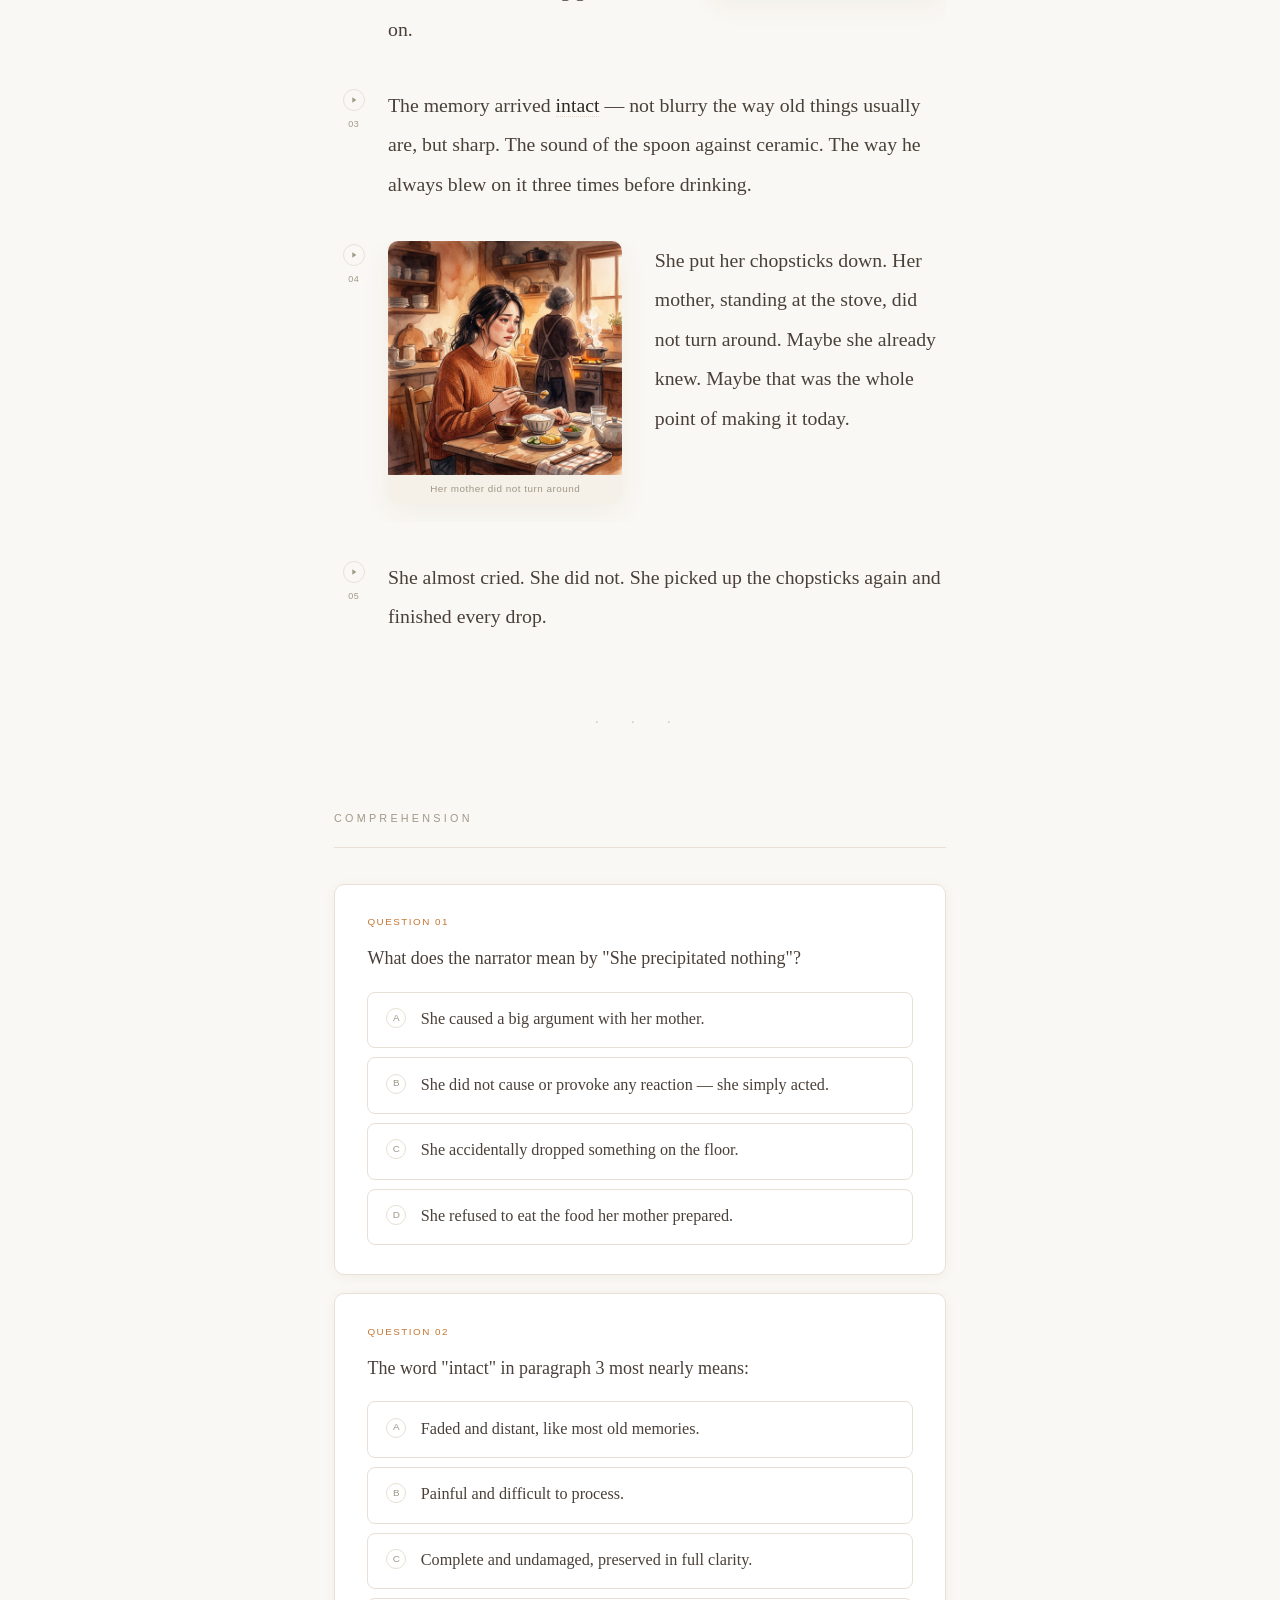
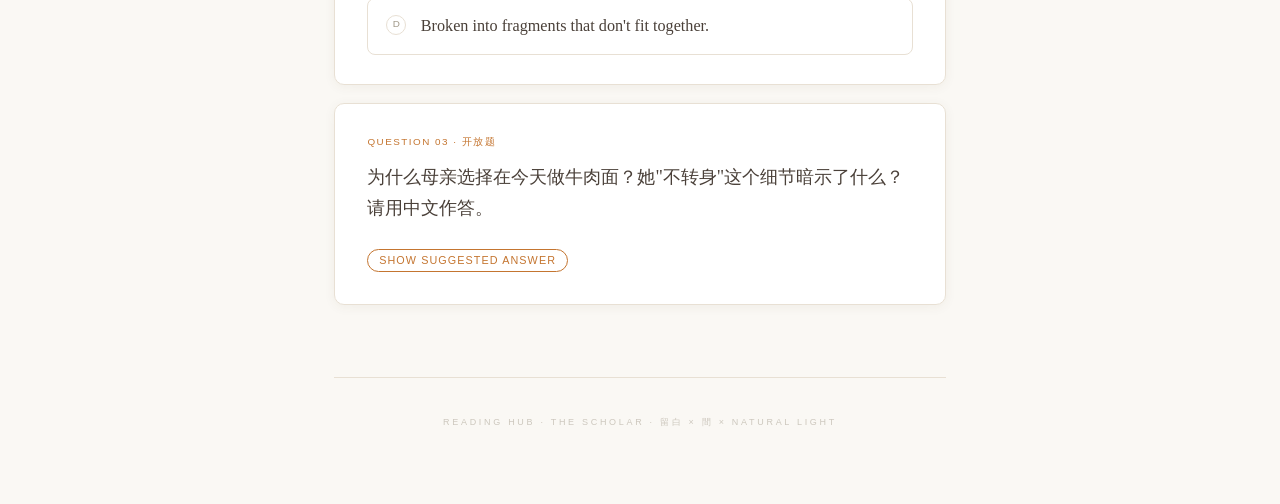
==== commit 951fb70c: "redesign: truly independent layouts — Stage (screenplay) vs Scholar (long-scroll) - Remove shared ba" ====
--- a/articles/2026-04-22-beef-noodle-soup/index.html
+++ b/articles/2026-04-22-beef-noodle-soup/index.html
@@ -5,8 +5,7 @@
 <meta name="viewport" content="width=device-width, initial-scale=1.0">
 <title>Every Drop — 沉浸式阅读 | Reading Hub</title>
 <meta name="description" content="A bowl of beef noodle soup becomes a vessel of memory — an immersive English reading experience about food, family, and the things we carry.">
-<link rel="stylesheet" href="../../assets/base.css">
-<link rel="stylesheet" href="./theme.css">
+<link rel="stylesheet" href="./style.css">
 </head>
 <body>
 <main class="page">
--- a/articles/2026-04-22-beef-noodle-soup/style.css
+++ b/articles/2026-04-22-beef-noodle-soup/style.css
@@ -0,0 +1,313 @@
+/**
+ * Reading Hub — Shared Structural CSS (base.css)
+ * Layout, components, interactions — color-agnostic.
+ * All colors come from theme.css via CSS custom properties.
+ */
+
+/* ═══ Reset ═══ */
+*,*::before,*::after{ margin:0; padding:0; box-sizing:border-box; }
+
+/* ═══ Base ═══ */
+html{ scroll-behavior:smooth; -webkit-font-smoothing:antialiased; -moz-osx-font-smoothing:grayscale; }
+body{ min-height:100vh; overflow-x:hidden; }
+
+/* ═══ Page Container ═══ */
+.page{ max-width:720px; margin:0 auto; padding:0 clamp(1.5rem,5vw,3rem); }
+
+/* ═══ Back Navigation ═══ */
+.back-nav{ padding:var(--whisper) 0; margin-bottom:var(--pause); }
+.back-nav a{
+  font-family:'Inter',sans-serif; font-size:.65rem; font-weight:400;
+  letter-spacing:.15em; text-transform:uppercase; color:var(--text-faint);
+  text-decoration:none; transition:color .3s; display:inline-flex; align-items:center; gap:.4em;
+}
+.back-nav a:hover{ color:var(--accent); }
+.back-nav a::before{ content:'←'; font-size:.8rem; }
+
+/* ═══ Hero Section ═══ */
+.hero{ margin-bottom:var(--breath); position:relative; }
+.hero__image-wrap{
+  width:100%; border-radius:12px; overflow:hidden;
+  margin-bottom:var(--pause); box-shadow:0 20px 60px var(--shadow),0 4px 16px var(--shadow);
+}
+.hero__image{ width:100%; display:block; aspect-ratio:16/9; object-fit:cover; }
+
+/* — Metadata Badges — */
+.meta-badges{ display:flex; flex-wrap:wrap; gap:.6rem; margin-bottom:var(--whisper); }
+.badge{
+  font-family:'Inter',sans-serif; font-size:.55rem; font-weight:500;
+  letter-spacing:.12em; text-transform:uppercase; padding:.3em .8em;
+  border-radius:20px; border:1px solid var(--border); color:var(--text-faint); background:var(--surface);
+}
+.badge--level{ border-color:var(--accent); color:var(--accent); background:var(--accent-soft); }
+.badge--style{ border-color:var(--accent-alt,var(--accent)); color:var(--accent-alt,var(--accent)); }
+
+/* — Title — */
+.hero__title{
+  font-size:clamp(2.4rem,6vw,3.6rem); font-weight:300;
+  color:var(--heading); line-height:1.15; margin-bottom:.3em; letter-spacing:-.01em;
+}
+.hero__subtitle{
+  font-size:.95rem; font-weight:300; color:var(--text-light); margin-bottom:var(--pause);
+}
+.hero__divider{
+  display:block; width:50px; height:2px;
+  background:linear-gradient(90deg,var(--accent),transparent); opacity:.6;
+}
+
+/* ═══ Full Audio Player ═══ */
+.full-audio{
+  background:var(--surface); border:1px solid var(--border); border-radius:10px;
+  padding:1rem 1.4rem; margin-bottom:var(--breath);
+  display:flex; align-items:center; gap:1rem; box-shadow:0 2px 12px var(--shadow);
+}
+.full-audio__icon{
+  width:36px; height:36px; border-radius:50%; background:var(--accent);
+  display:flex; align-items:center; justify-content:center;
+  cursor:pointer; transition:transform .2s,box-shadow .2s; flex-shrink:0;
+}
+.full-audio__icon:hover{ transform:scale(1.05); box-shadow:0 4px 16px var(--accent-glow); }
+.full-audio__icon svg{ width:14px; height:14px; fill:#fff; margin-left:2px; }
+.full-audio__icon .pause-icon{ display:none; margin-left:0; }
+.full-audio__icon.playing .play-icon{ display:none; }
+.full-audio__icon.playing .pause-icon{ display:block; }
+.full-audio__info{ display:flex; flex-direction:column; gap:.15rem; }
+.full-audio__label{
+  font-family:'Inter',sans-serif; font-size:.6rem; font-weight:500;
+  letter-spacing:.15em; text-transform:uppercase; color:var(--text-faint);
+}
+.full-audio__title{ font-size:.85rem; color:var(--text-light); }
+
+/* ═══ Vocab Star Chart ═══ */
+.vocab-chart{
+  background:var(--surface); border:1px solid var(--border); border-radius:10px;
+  padding:1.4rem 1.6rem; margin-bottom:var(--breath); box-shadow:0 2px 12px var(--shadow);
+}
+.vocab-chart__header{
+  font-family:'Inter',sans-serif; font-size:.55rem; font-weight:500;
+  letter-spacing:.3em; text-transform:uppercase; color:var(--text-faint); margin-bottom:1rem;
+}
+.vocab-chart__list{ display:flex; flex-wrap:wrap; gap:.8rem; list-style:none; }
+.vocab-star{
+  display:flex; flex-direction:column; align-items:center; gap:.4rem;
+  padding:.6rem 1rem; border-radius:8px; background:var(--accent-soft);
+  border:1px solid var(--accent-border,rgba(0,0,0,.06));
+  cursor:default; transition:transform .2s,box-shadow .2s;
+}
+.vocab-star:hover{ transform:translateY(-2px); box-shadow:0 4px 12px var(--accent-glow); }
+.vocab-star__word{ font-size:1.1rem; font-weight:500; color:var(--accent); }
+.vocab-star__hint{ font-family:'Inter',sans-serif; font-size:.55rem; color:var(--text-faint); letter-spacing:.05em; }
+
+/* ═══ Article Body ═══ */
+.article{ margin-bottom:var(--breath); }
+.para{ position:relative; margin-bottom:var(--pause); padding-left:3rem; clear:both; overflow:hidden; }
+.para::after{ content:''; display:block; clear:both; }
+.para__text{ font-size:1.1rem; line-height:2; color:var(--text); transition:color .4s; }
+
+/* — Ghost Audio Button — */
+.ghost-audio{
+  position:absolute; left:0; top:.2em; width:2.2rem;
+  display:flex; flex-direction:column; align-items:center; gap:.25rem;
+}
+.ghost-audio__btn{
+  width:22px; height:22px; border:1.5px solid var(--border); border-radius:50%;
+  background:transparent; cursor:pointer; display:flex; align-items:center;
+  justify-content:center; transition:all .3s; padding:0;
+}
+.ghost-audio__btn:hover{ border-color:var(--accent); background:var(--accent-soft); }
+.ghost-audio__btn svg{ width:8px; height:8px; fill:var(--text-faint); margin-left:1px; transition:fill .3s; }
+.ghost-audio__btn:hover svg{ fill:var(--accent); }
+.ghost-audio__btn .pause-icon{ display:none; margin-left:0; }
+.ghost-audio__btn.playing .play-icon{ display:none; }
+.ghost-audio__btn.playing .pause-icon{ display:block; }
+.ghost-audio__btn.playing{ border-color:var(--accent); background:var(--accent-soft); }
+.ghost-audio__btn.playing svg{ fill:var(--accent); }
+.ghost-audio__num{ font-family:'Inter',sans-serif; font-size:.5rem; color:var(--text-faint); letter-spacing:.05em; }
+
+/* — Playing State — */
+.para.playing .para__text{ color:var(--heading); }
+.para.playing::before{
+  content:''; position:absolute; left:2.4rem; top:0; bottom:0; width:2px;
+  background:linear-gradient(180deg,var(--accent),transparent); opacity:.4;
+  animation:pulseGlow 2s ease-in-out infinite;
+}
+@keyframes pulseGlow{ 0%,100%{opacity:.3} 50%{opacity:.6} }
+
+/* ═══ Vocab Highlight (Immersive Tooltip) ═══ */
+.vocab-highlight{
+  font-weight:500; color:var(--heading); border-bottom:1.5px dotted var(--accent-glow);
+  cursor:help; position:relative; transition:color .3s,border-color .3s; text-decoration:none;
+}
+.vocab-highlight:hover{ color:var(--accent); border-bottom-color:var(--accent); }
+.vocab-highlight::after{
+  content:attr(data-meaning); position:absolute; bottom:calc(100% + 8px);
+  left:50%; transform:translateX(-50%) translateY(6px);
+  background:var(--heading); color:var(--tooltip-text,#f0e6d4);
+  font-family:'Inter','Noto Serif SC',sans-serif; font-size:.65rem; font-weight:400;
+  line-height:1.5; padding:.5em .9em; border-radius:6px; white-space:nowrap;
+  pointer-events:none; opacity:0; transition:opacity .3s,transform .3s;
+  z-index:100; box-shadow:0 4px 20px rgba(0,0,0,.12);
+}
+.vocab-highlight:hover::after{ opacity:1; transform:translateX(-50%) translateY(0); }
+
+/* ═══ Illustrations (Float) ═══ */
+.illus{ border-radius:10px; overflow:hidden; box-shadow:0 8px 30px var(--shadow); margin-bottom:1rem; }
+.illus--right{ float:right; width:42%; margin-left:1.8rem; margin-bottom:1rem; }
+.illus--left{ float:left; width:42%; margin-right:1.8rem; margin-bottom:1rem; }
+.illus img{ width:100%; display:block; }
+.illus__cap{
+  font-family:'Inter',sans-serif; font-size:.55rem; font-weight:400;
+  color:var(--text-faint); letter-spacing:.05em; padding:.5em .8em;
+  background:var(--bg-warm,var(--surface)); text-align:center;
+}
+@media(max-width:600px){
+  .illus{ width:100%!important; float:none!important; margin-left:0!important; margin-right:0!important; }
+}
+
+/* ═══ Section Divider ═══ */
+.divider{
+  text-align:center; margin:var(--breath) 0; color:var(--text-faint);
+  font-size:.8rem; letter-spacing:1em; opacity:.5; user-select:none;
+}
+
+/* ═══ Comprehension Questions ═══ */
+.questions{ margin-bottom:var(--breath); }
+.questions__header{
+  font-family:'Inter',sans-serif; font-size:.6rem; font-weight:500;
+  letter-spacing:.3em; text-transform:uppercase; color:var(--text-faint);
+  margin-bottom:var(--pause); padding-bottom:var(--whisper); border-bottom:1px solid var(--border);
+}
+.question{
+  background:var(--surface); border:1px solid var(--border); border-radius:10px;
+  padding:1.6rem 1.8rem; margin-bottom:1rem; box-shadow:0 2px 12px var(--shadow);
+}
+.question__num{
+  font-family:'Inter',sans-serif; font-size:.55rem; font-weight:500;
+  letter-spacing:.15em; text-transform:uppercase; color:var(--accent); margin-bottom:.6rem;
+}
+.question__text{ font-size:1rem; line-height:1.7; color:var(--text); margin-bottom:1rem; }
+
+/* — Choices — */
+.choices{ list-style:none; display:flex; flex-direction:column; gap:.5rem; }
+.choice{
+  display:flex; align-items:flex-start; gap:.8rem; padding:.8rem 1rem;
+  border-radius:8px; border:1px solid var(--border); cursor:pointer;
+  transition:all .3s; background:transparent;
+}
+.choice:hover{ border-color:var(--accent); background:var(--accent-soft); }
+.choice.selected{ border-color:var(--accent); background:var(--accent-soft); }
+.choice.correct{ border-color:#4caf50; background:rgba(76,175,80,0.08); }
+.choice.incorrect{ border-color:#e57373; background:rgba(229,115,115,0.08); }
+.choice__marker{
+  width:20px; height:20px; border-radius:50%; border:1.5px solid var(--border);
+  display:flex; align-items:center; justify-content:center; flex-shrink:0;
+  margin-top:.1em; font-family:'Inter',sans-serif; font-size:.55rem;
+  font-weight:500; color:var(--text-faint); transition:all .3s;
+}
+.choice.selected .choice__marker{ border-color:var(--accent); background:var(--accent); color:#fff; }
+.choice.correct .choice__marker{ border-color:#4caf50; background:#4caf50; color:#fff; }
+.choice.incorrect .choice__marker{ border-color:#e57373; background:#e57373; color:#fff; }
+.choice__text{ font-size:.9rem; line-height:1.6; color:var(--text); }
+
+/* — Open Answer — */
+.open-answer{ margin-top:.8rem; }
+.open-answer__toggle{
+  font-family:'Inter',sans-serif; font-size:.6rem; font-weight:500;
+  letter-spacing:.1em; text-transform:uppercase; color:var(--accent);
+  background:none; border:1px solid var(--accent); border-radius:20px;
+  padding:.4em 1em; cursor:pointer; transition:all .3s;
+}
+.open-answer__toggle:hover{ background:var(--accent); color:#fff; }
+.open-answer__content{
+  display:none; margin-top:.8rem; padding:1rem; background:var(--bg-warm,var(--surface));
+  border-radius:8px; font-size:.85rem; line-height:1.7; color:var(--text-light);
+}
+.open-answer__content.show{ display:block; animation:fadeSlideUp .4s ease; }
+
+/* ═══ Footer ═══ */
+.page-footer{ text-align:center; padding:var(--pause) 0 var(--breath); border-top:1px solid var(--border); }
+.page-footer__text{
+  font-family:'Inter',sans-serif; font-size:.5rem; font-weight:400;
+  letter-spacing:.3em; text-transform:uppercase; color:var(--text-faint); opacity:.5;
+}
+
+/* ═══ Scroll Reveal ═══ */
+.reveal{ opacity:0; transform:translateY(12px); transition:opacity .8s ease,transform .8s cubic-bezier(.2,.8,.2,1); }
+.reveal.visible{ opacity:1; transform:translateY(0); }
+@keyframes fadeSlideUp{ from{opacity:0;transform:translateY(8px)} to{opacity:1;transform:translateY(0)} }
+
+/* ═══ Responsive ═══ */
+@media(max-width:600px){
+  .para{ padding-left:2.4rem; }
+  .ghost-audio{ width:1.8rem; }
+  .ghost-audio__btn{ width:18px; height:18px; }
+  .hero__title{ font-size:2rem; }
+  .question{ padding:1.2rem; }
+  .vocab-highlight::after{ white-space:normal; max-width:200px; left:0; transform:translateX(0) translateY(6px); }
+  .vocab-highlight:hover::after{ transform:translateX(0) translateY(0); }
+}
+
+/* ═══ Print ═══ */
+@media print{
+  .ghost-audio,.full-audio,.back-nav,.vocab-chart{ display:none!important; }
+  .para{ padding-left:0; }
+  .reveal{ opacity:1!important; transform:none!important; }
+}
+/**
+ * The Scholar — 经典文学风
+ * 温润 · 沉淀 · 慢阅读
+ * Beef Noodle Soup: 亲情、食物、六年沉默
+ */
+
+@import url('https://fonts.googleapis.com/css2?family=Cormorant+Garamond:ital,wght@0,300;0,400;0,500;0,600;1,300;1,400&family=Inter:wght@300;400;500&family=Noto+Serif+SC:wght@300;400;600&display=swap');
+
+:root{
+  --bg:        #faf8f4;
+  --bg-warm:   #f5f0e8;
+  --surface:   #ffffff;
+  --text:      #4a4039;
+  --text-light:#7a7068;
+  --text-faint:#a09888;
+  --heading:   #2d2520;
+  --accent:    #c47530;
+  --accent-alt:#b8860b;
+  --accent-soft:rgba(196,117,48,0.10);
+  --accent-glow:rgba(196,117,48,0.25);
+  --accent-border:rgba(196,117,48,0.12);
+  --tooltip-text:#f0e6d4;
+  --border:    #e8e0d4;
+  --shadow:    rgba(80,60,40,0.06);
+  --breath:    clamp(3rem,8vh,6rem);
+  --pause:     clamp(1.5rem,4vh,3rem);
+  --whisper:   clamp(0.8rem,2vh,1.2rem);
+}
+
+html{ font-size:18px; }
+
+body{
+  background:var(--bg);
+  color:var(--text);
+  font-family:'Cormorant Garamond','Noto Serif SC',Georgia,serif;
+  line-height:1.9;
+}
+
+/* Ambient warm glow */
+body::before{
+  content:''; position:fixed; inset:0;
+  background:
+    radial-gradient(ellipse 800px 600px at 30% 20%, rgba(196,117,48,0.04) 0%, transparent 60%),
+    radial-gradient(ellipse 600px 500px at 75% 80%, rgba(184,134,11,0.03) 0%, transparent 50%);
+  z-index:-1; pointer-events:none;
+}
+
+/* Scholar title font */
+.hero__title{ font-family:'Cormorant Garamond',serif; }
+.hero__subtitle{ font-family:'Noto Serif SC',serif; }
+.vocab-star__word{ font-family:'Cormorant Garamond',serif; }
+
+/* Drop Cap — first paragraph */
+.para--first .para__text::first-letter{
+  font-family:'Cormorant Garamond',serif;
+  font-size:3.8em; float:left; line-height:.8;
+  margin:.05em .12em 0 0; color:var(--accent); font-weight:300;
+}
